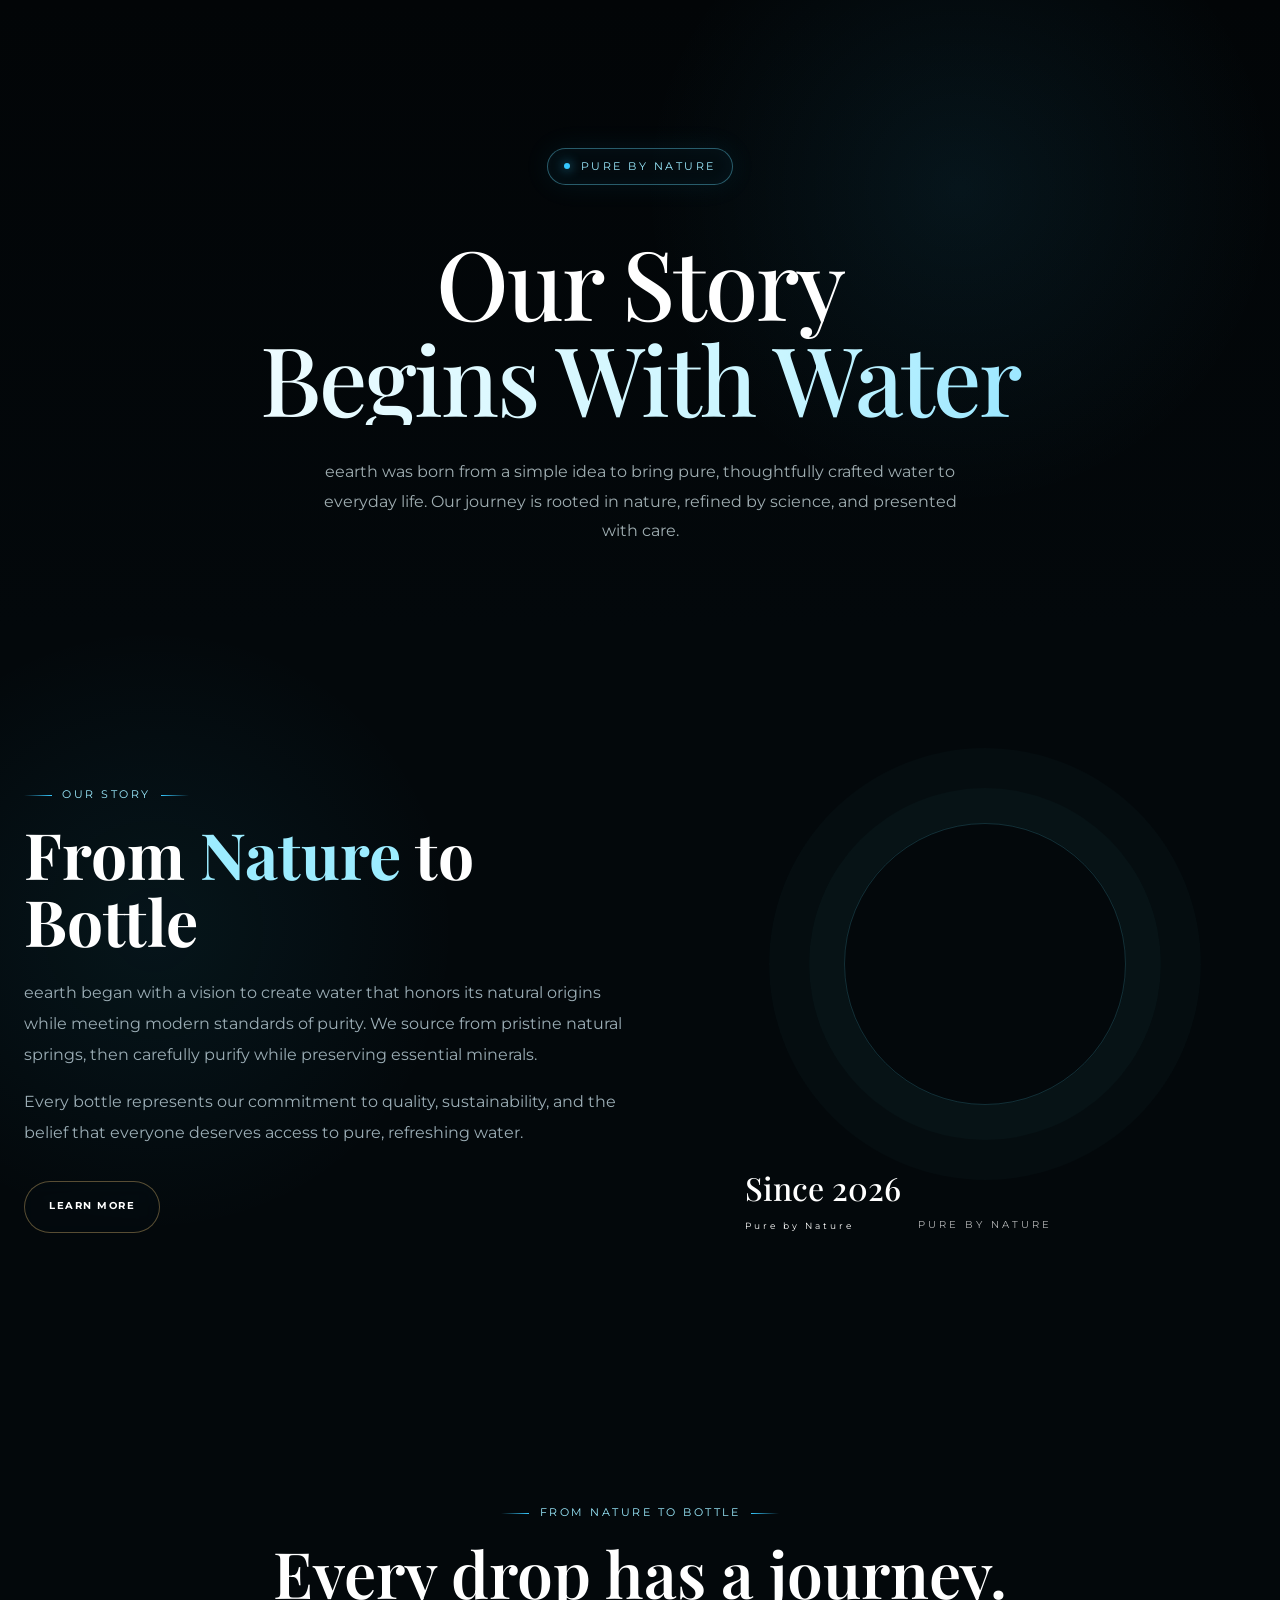
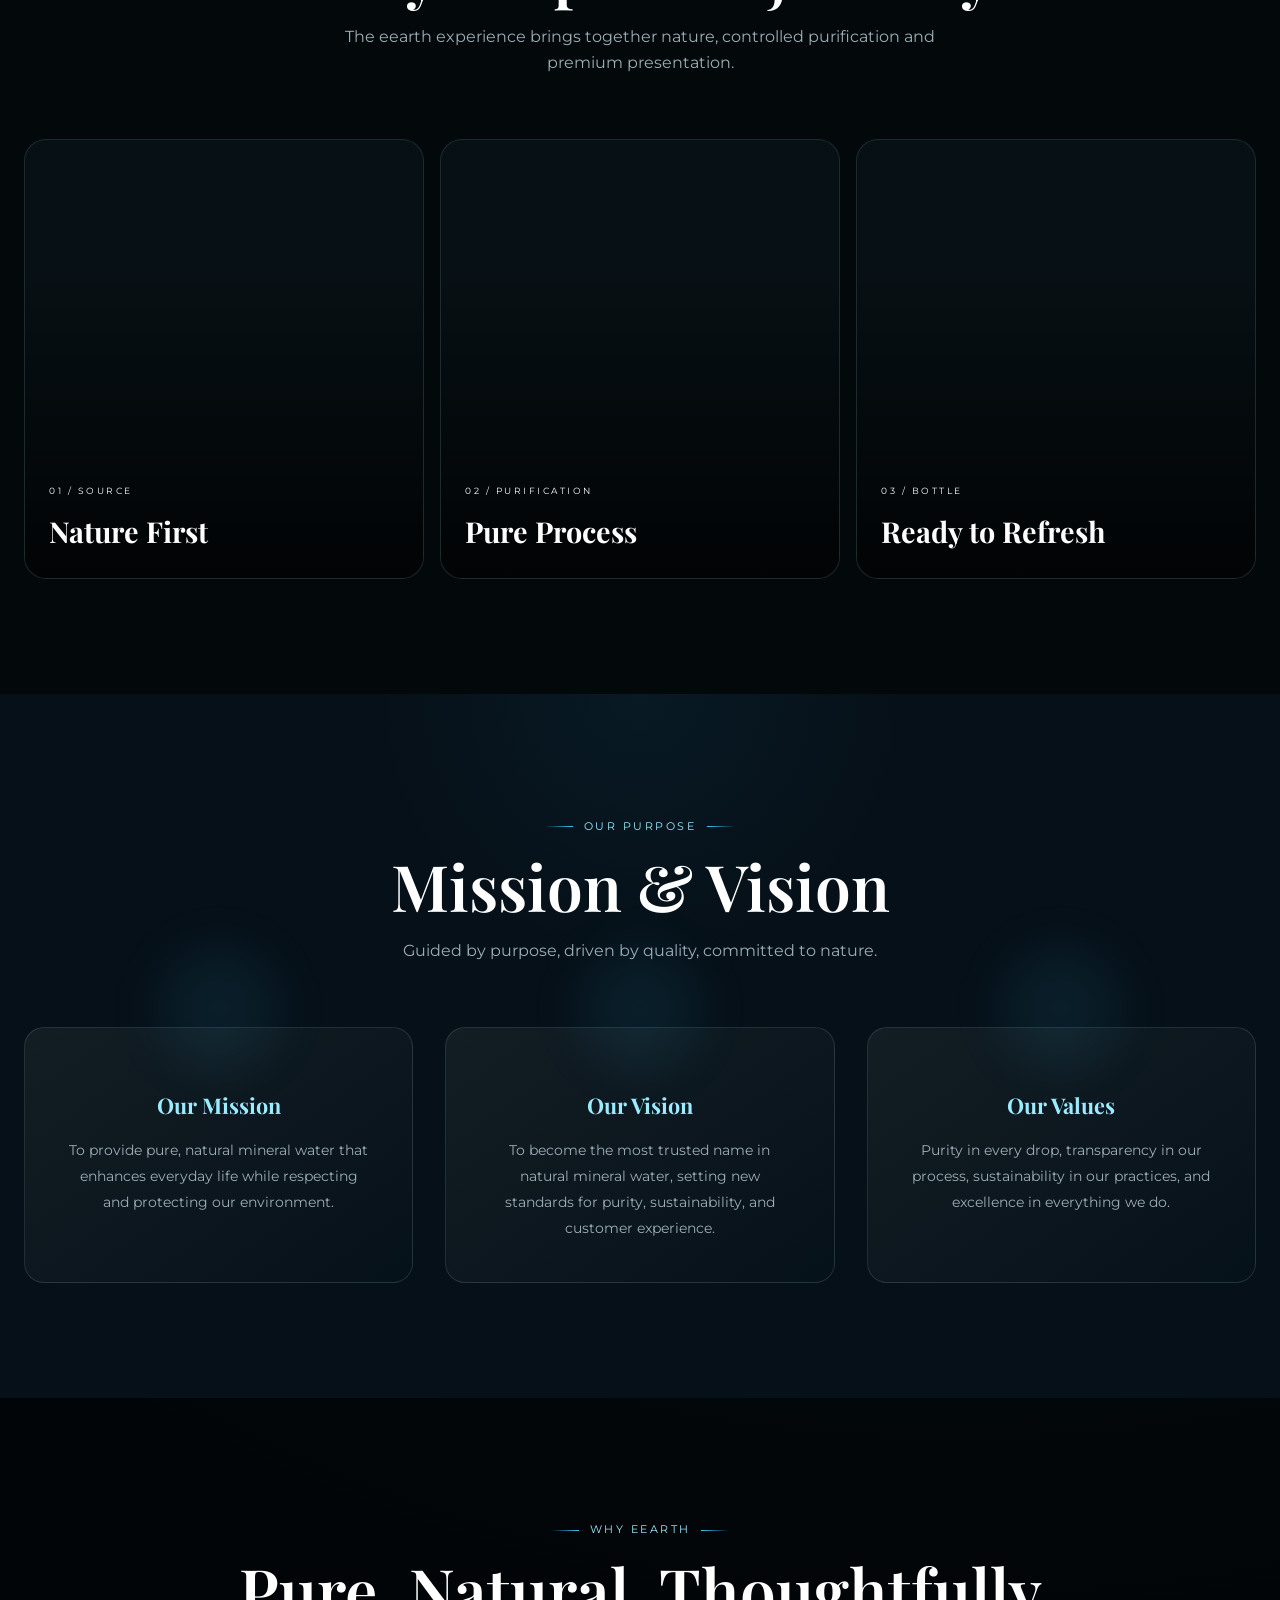
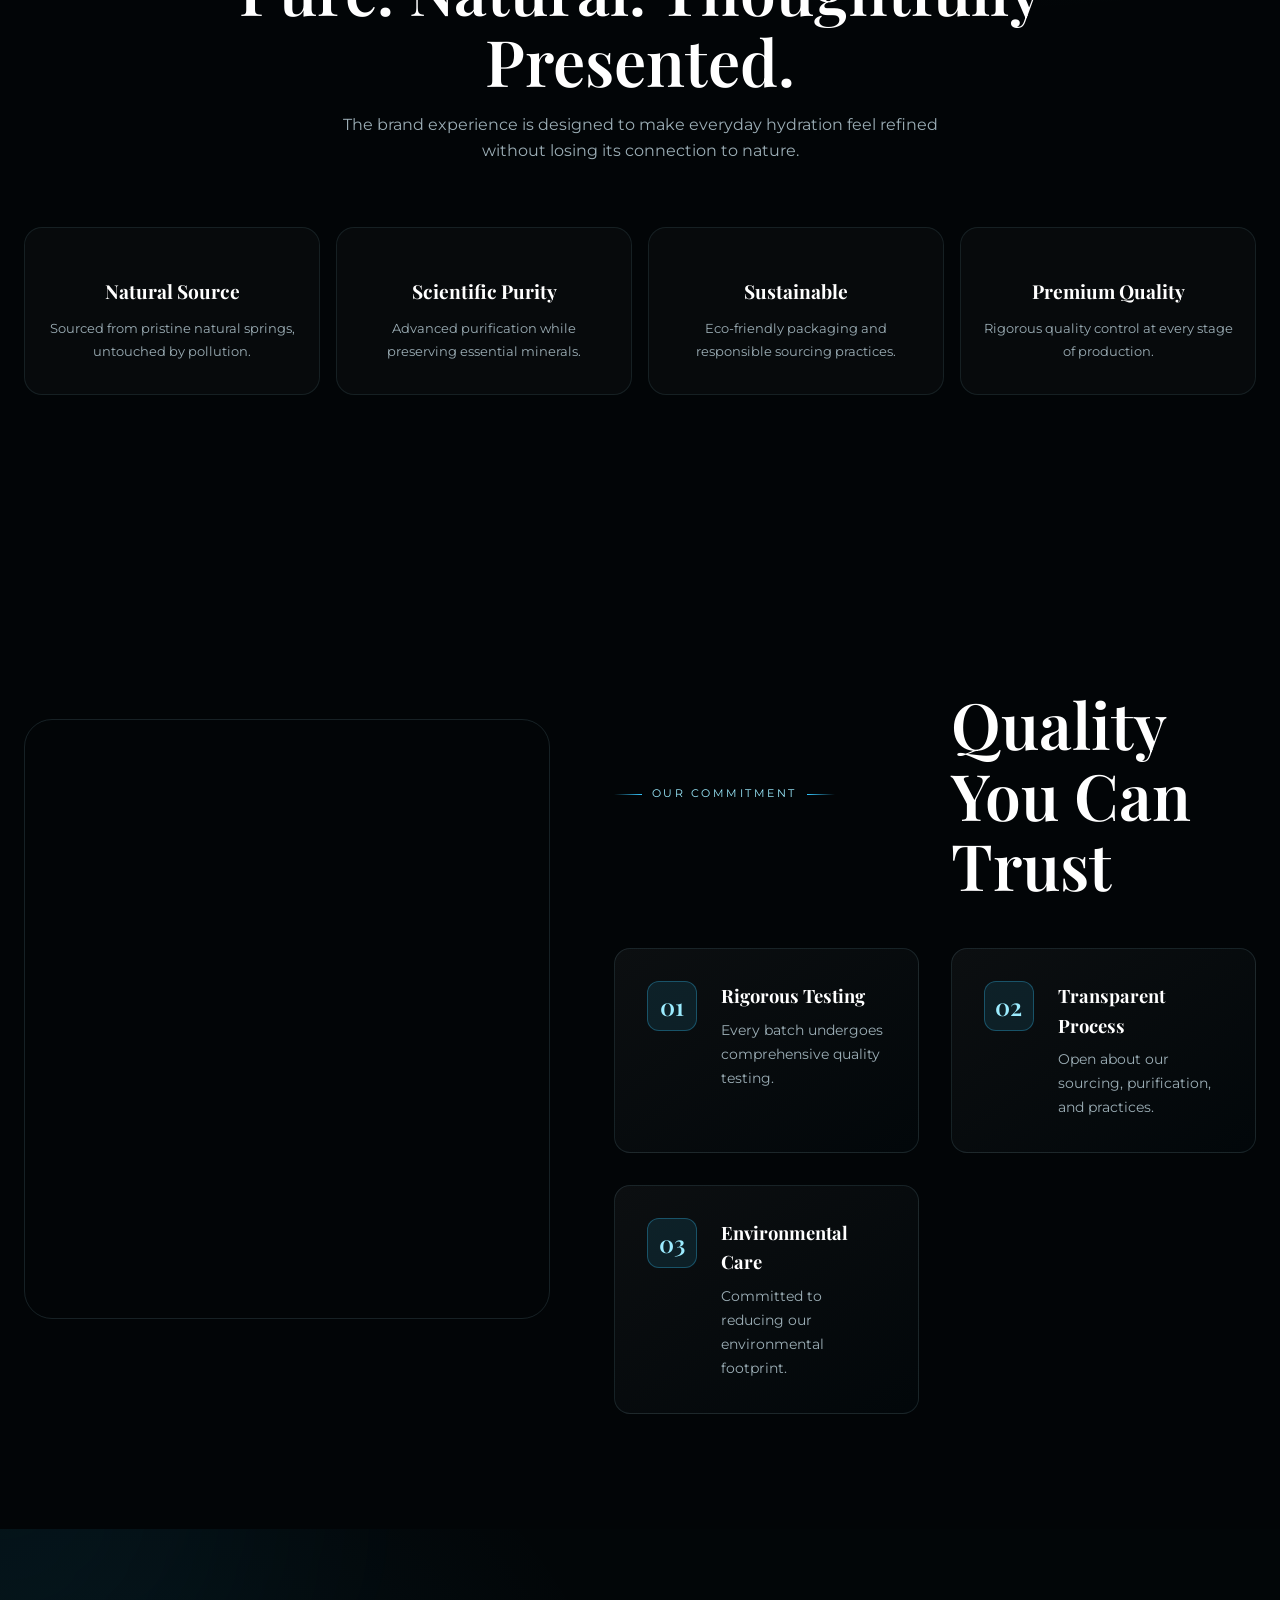
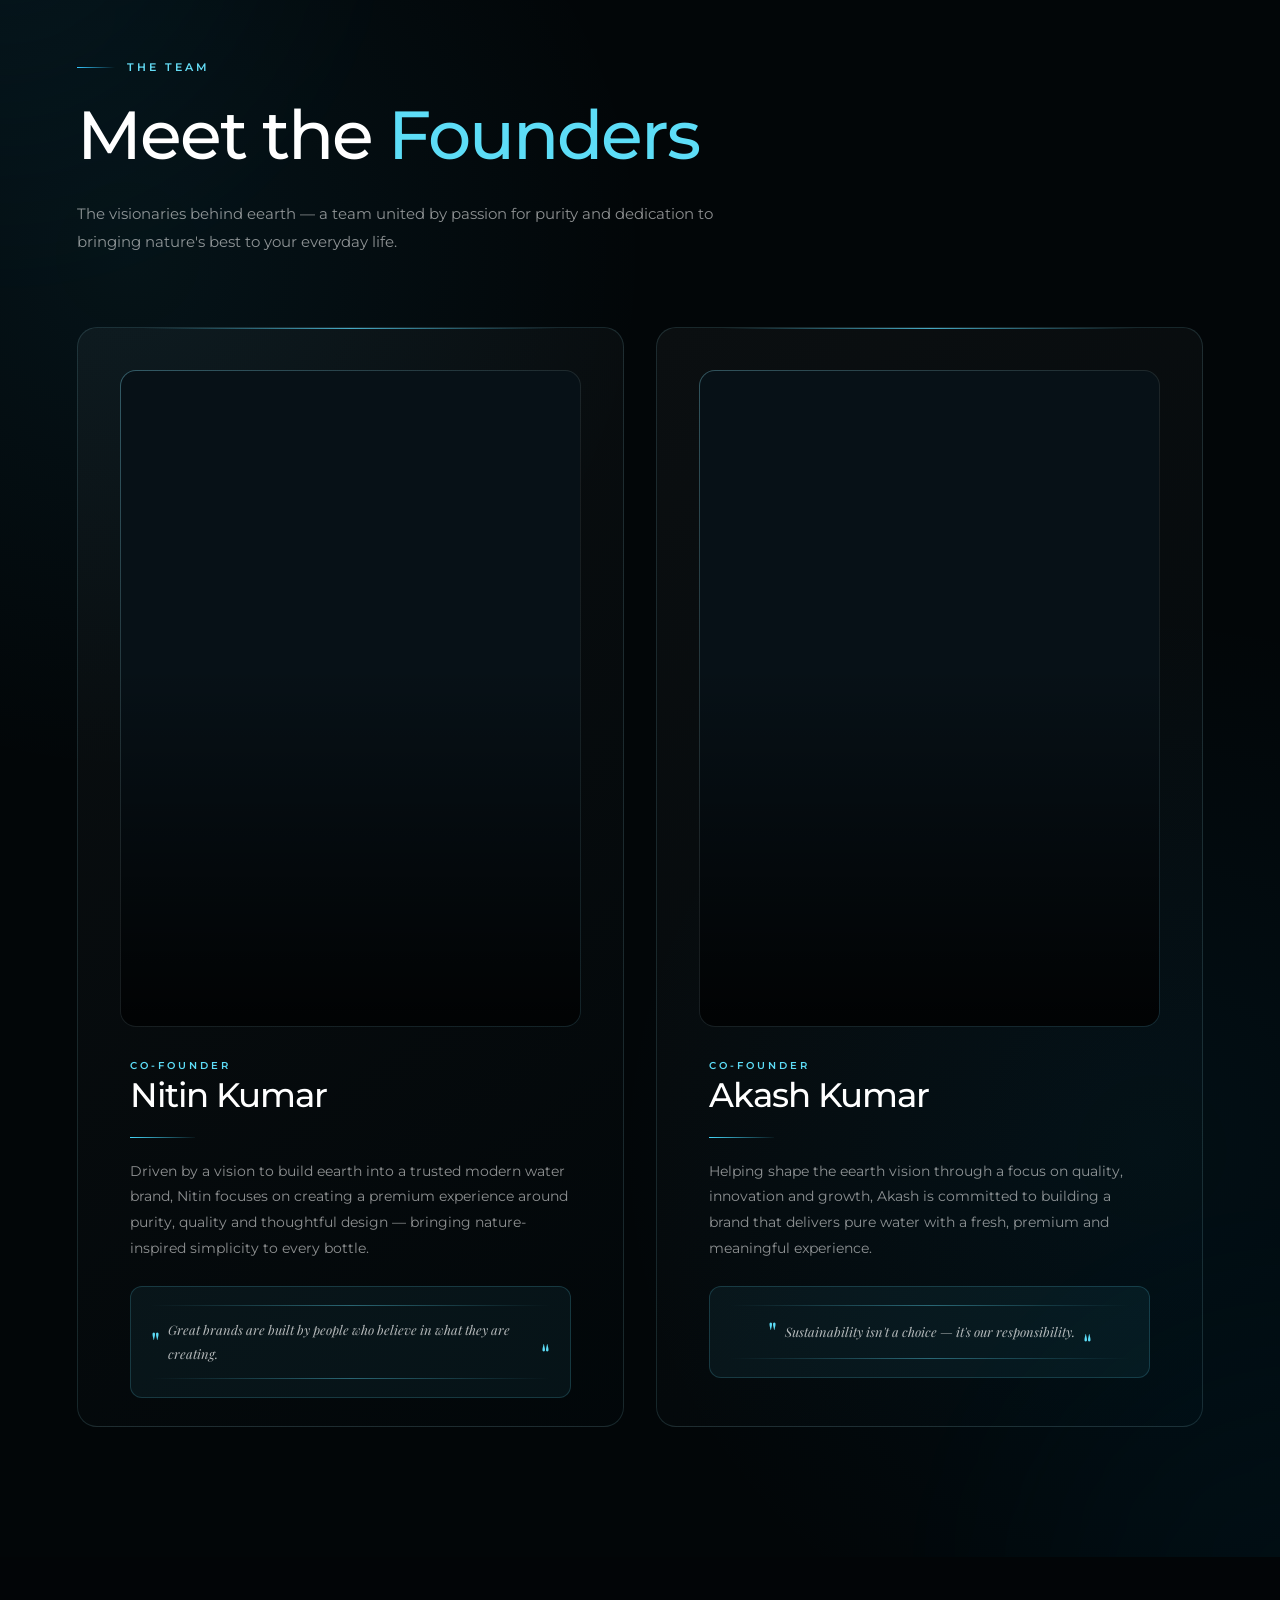
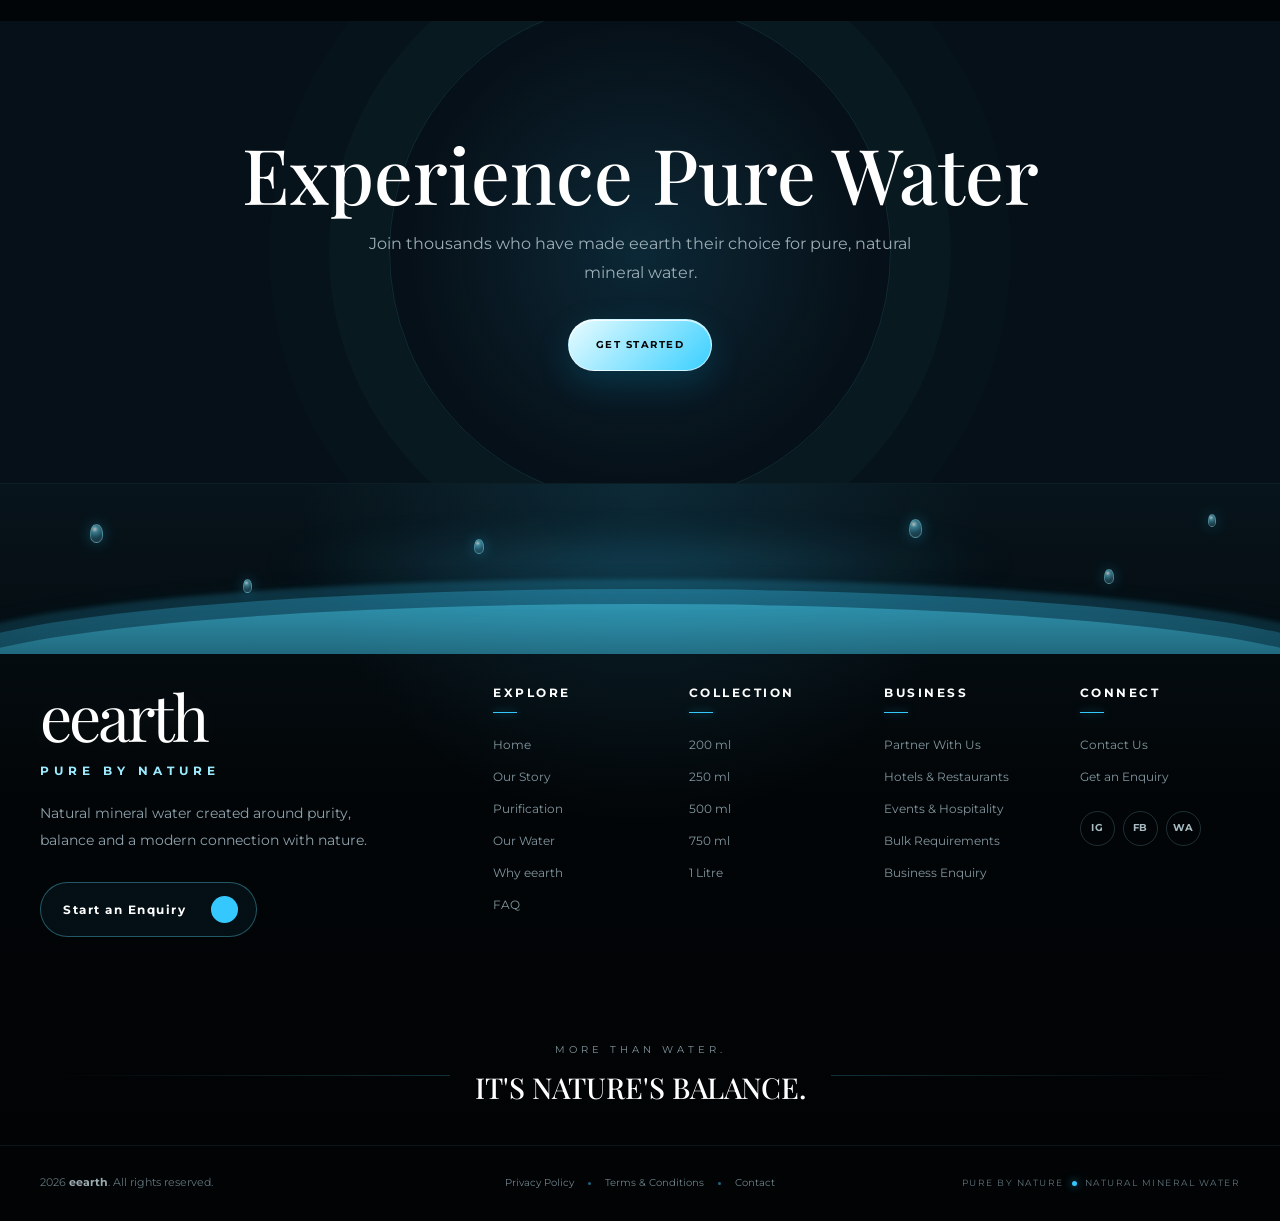
==== about.html @ 914904f7 "Remove header.php inclusion from about.html Removed PHP header inclusion from about.html." ====
﻿<!DOCTYPE html>
<html lang="en">
<head>
    <meta charset="UTF-8">
    <meta name="viewport" content="width=device-width, initial-scale=1.0">
    <meta name="description" content="eearth — Pure By Nature. Learn about our story, mission, and commitment to natural mineral water.">
    <title>About — eearth Pure By Nature</title>

    <link rel="preconnect" href="https://fonts.googleapis.com">
    <link rel="preconnect" href="https://fonts.gstatic.com" crossorigin>
    <link href="https://fonts.googleapis.com/css2?family=Montserrat:wght@400;500;600;700&family=Playfair+Display:wght@500;600;700&display=swap" rel="stylesheet">

    <link rel="stylesheet" href="styles.css">
</head>

<body>

<div class="site-bg-glow"></div>

<!-- CINEMATIC WATER DROPS -->
<div class="water-drops-container" aria-hidden="true">
    <span class="water-drop" style="left:5%;animation-duration:7s;animation-delay:-2s"></span>
    <span class="water-drop" style="left:13%;animation-duration:9s;animation-delay:-6s"></span>
    <span class="water-drop" style="left:24%;animation-duration:6s;animation-delay:-1s"></span>
    <span class="water-drop" style="left:36%;animation-duration:10s;animation-delay:-7s"></span>
    <span class="water-drop" style="left:48%;animation-duration:7.5s;animation-delay:-3s"></span>
    <span class="water-drop" style="left:61%;animation-duration:8.5s;animation-delay:-5s"></span>
    <span class="water-drop" style="left:74%;animation-duration:6.5s;animation-delay:-4s"></span>
    <span class="water-drop" style="left:86%;animation-duration:9.5s;animation-delay:-8s"></span>
    <span class="water-drop" style="left:94%;animation-duration:7s;animation-delay:-1s"></span>
</div>

<div id="header"></div>

<main>

<!-- HERO SECTION -->
<section class="about-hero">
    <div class="container about-hero-content">
        <span class="hero-badge">Pure By Nature</span>
        <h1>
            <span class="title-line">Our Story</span>
            <span class="title-line title-gold">Begins With Water</span>
        </h1>
        <p class="hero-subtitle">
            eearth was born from a simple idea  to bring pure, thoughtfully crafted water to everyday life. Our journey is rooted in nature, refined by science, and presented with care.
        </p>
    </div>
</section>

<!-- BRAND STORY SECTION -->
<section class="section story-section">
    <div class="container">
        <div class="story-grid">
            <div class="story-copy reveal">
                <span class="section-kicker">Our Story</span>
                <h2>From <span>Nature</span> to Bottle</h2>
                <p>
                    eearth began with a vision to create water that honors its natural origins while meeting modern standards of purity. We source from pristine natural springs, then carefully purify while preserving essential minerals.
                </p>
                <p>
                    Every bottle represents our commitment to quality, sustainability, and the belief that everyone deserves access to pure, refreshing water.
                </p>
                <a href="#why" class="btn-secondary">Learn More</a>
            </div>
            <div class="story-visual reveal">
                <img src="images/eearth_banner.png" alt="eearth natural water source" onerror="this.style.display='none'">
                <div class="story-overlay-label">
                    <strong>Since 2026</strong>
                    <span>Pure by Nature</span>
                </div>
            </div>
        </div>
    </div>
</section>

<!-- VISUAL STORY SECTION -->
<section class="section visual-story">
    <div class="container">
        <div class="section-header center reveal">
            <span class="section-kicker">From nature to bottle</span>
            <h2 class="section-title">Every drop has a journey.</h2>
            <p class="section-subtitle">
                The eearth experience brings together nature, controlled purification and premium presentation.
            </p>
        </div>

        <div class="visual-story-grid">
            <article class="visual-card reveal">
                <img src="images/nature.png" alt="Natural water source" loading="lazy" onerror="this.style.display='none'">
                <div class="visual-card-content">
                    <span>01 / Source</span>
                    <h3>Nature First</h3>
                </div>
            </article>

            <article class="visual-card reveal">
                <img src="images/ro.png" alt="Water purification plant" loading="lazy" onerror="this.style.display='none'">
                <div class="visual-card-content">
                    <span>02 / Purification</span>
                    <h3>Pure Process</h3>
                </div>
            </article>

            <article class="visual-card reveal">
                <img src="images/bottel.png" alt="eearth bottled water production" loading="lazy" onerror="this.style.display='none'">
                <div class="visual-card-content">
                    <span>03 / Bottle</span>
                    <h3>Ready to Refresh</h3>
                </div>
            </article>
        </div>
    </div>
</section>

<!-- MISSION & VISION SECTION -->
<section class="section section-dark">
    <div class="container">
        <div class="section-header center reveal">
            <span class="section-kicker">Our Purpose</span>
            <h2 class="section-title">Mission & Vision</h2>
            <p class="section-subtitle">
                Guided by purpose, driven by quality, committed to nature.
            </p>
        </div>

        <div class="mission-grid">
            <div class="mission-card reveal">
                <div class="mission-icon"></div>
                <h3>Our Mission</h3>
                <p>
                    To provide pure, natural mineral water that enhances everyday life while respecting and protecting our environment.
                </p>
            </div>

            <div class="mission-card reveal">
                <div class="mission-icon"></div>
                <h3>Our Vision</h3>
                <p>
                    To become the most trusted name in natural mineral water, setting new standards for purity, sustainability, and customer experience.
                </p>
            </div>

            <div class="mission-card reveal">
                <div class="mission-icon"></div>
                <h3>Our Values</h3>
                <p>
                    Purity in every drop, transparency in our process, sustainability in our practices, and excellence in everything we do.
                </p>
            </div>
        </div>
    </div>
</section>

<!-- WHY EEARTH SECTION -->
<section class="section" id="why">
    <div class="container">
        <div class="section-header center reveal">
            <span class="section-kicker">Why eearth</span>
            <h2 class="section-title">Pure. Natural. Thoughtfully Presented.</h2>
            <p class="section-subtitle">
                The brand experience is designed to make everyday hydration feel refined without losing its connection to nature.
            </p>
        </div>

        <div class="promise-grid">
            <div class="promise-card reveal">
                <div class="promise-icon"></div>
                <h3>Natural Source</h3>
                <p>Sourced from pristine natural springs, untouched by pollution.</p>
            </div>

            <div class="promise-card reveal">
                <div class="promise-icon"></div>
                <h3>Scientific Purity</h3>
                <p>Advanced purification while preserving essential minerals.</p>
            </div>

            <div class="promise-card reveal">
                <div class="promise-icon"></div>
                <h3>Sustainable</h3>
                <p>Eco-friendly packaging and responsible sourcing practices.</p>
            </div>

            <div class="promise-card reveal">
                <div class="promise-icon"></div>
                <h3>Premium Quality</h3>
                <p>Rigorous quality control at every stage of production.</p>
            </div>
        </div>
    </div>
</section>

<!-- COMMITMENT SECTION -->
<section class="section commitment-section">
    <div class="container">
        <div class="commitment-grid">
            <div class="commitment-image reveal">
                <img src="images/eearth_banner.png" alt="eearth commitment to quality" onerror="this.style.display='none'">
            </div>

            <div class="commitment-list reveal">
                <span class="section-kicker">Our Commitment</span>
                <h2 class="section-title">Quality You Can Trust</h2>

                <div class="commitment-item">
                    <div class="commitment-number">01</div>
                    <div>
                        <h3>Rigorous Testing</h3>
                        <p>Every batch undergoes comprehensive quality testing.</p>
                    </div>
                </div>

                <div class="commitment-item">
                    <div class="commitment-number">02</div>
                    <div>
                        <h3>Transparent Process</h3>
                        <p>Open about our sourcing, purification, and practices.</p>
                    </div>
                </div>

                <div class="commitment-item">
                    <div class="commitment-number">03</div>
                    <div>
                        <h3>Environmental Care</h3>
                        <p>Committed to reducing our environmental footprint.</p>
                    </div>
                </div>
            </div>
        </div>
    </div>
</section>

<!-- FOUNDERS SECTION -->
<section class="ee-founders">
    <div class="ee-founders-glow ee-glow-1"></div>
    <div class="ee-founders-glow ee-glow-2"></div>

    <div class="ee-founders-container">
        <div class="ee-founders-heading">
            <div class="ee-section-label">
                <span></span>
                The Team
            </div>
            <h2>
                Meet the <em>Founders</em>
            </h2>
            <p>
                The visionaries behind eearth — a team united by passion for purity and dedication to bringing nature's best to your everyday life.
            </p>
        </div>

        <div class="ee-founders-grid">
            <article class="ee-founder-card reveal">
                <div class="ee-card-top-line"></div>
                <div class="ee-founder-image-wrapper">
                    <div class="ee-founder-image">
                        <img src="images/nitin.png" alt="Founder" onerror="this.style.display='none'">
                        <div class="ee-image-gradient"></div>
                        <div class="ee-image-shine"></div>
                    </div>
                </div>
                
                <div class="ee-founder-content">
    <span class="ee-founder-role">CO-FOUNDER</span>

    <h3>Nitin Kumar</h3>

    <div class="ee-founder-divider"></div>

    <p>
        Driven by a vision to build eearth into a trusted modern water
        brand, Nitin focuses on creating a premium experience around
        purity, quality and thoughtful design — bringing nature-inspired
        simplicity to every bottle.
    </p>

                    <div class="ee-bottom-quote">
                        <div class="ee-bottom-line"></div>
                        <div class="ee-bottom-content">
                            <span class="ee-quote-mark">"</span>
                            <p>Great brands are built by people who believe in what they are creating.</p>
                            <span class="ee-quote-mark ee-quote-right">"</span>
                        </div>
                        <div class="ee-bottom-line"></div>
                    </div>
                </div>
            </article>

            <article class="ee-founder-card reveal">
                <div class="ee-card-top-line"></div>
                <div class="ee-founder-image-wrapper">
                    <div class="ee-founder-image">
                        <img src="images/akash.jpg" alt="Co-Founder" onerror="this.style.display='none'">
                        <div class="ee-image-gradient"></div>
                        <div class="ee-image-shine"></div>
                    </div>
                </div>
              
             <div class="ee-founder-content">
    <span class="ee-founder-role">CO-FOUNDER</span>

    <h3>Akash Kumar</h3>

    <div class="ee-founder-divider"></div>

    <p>
        Helping shape the eearth vision through a focus on quality,
        innovation and growth, Akash is committed to building a brand
        that delivers pure water with a fresh, premium and meaningful
        experience.
    </p>

                    <div class="ee-bottom-quote">
                        <div class="ee-bottom-line"></div>
                        <div class="ee-bottom-content">
                            <span class="ee-quote-mark">"</span>
                            <p>Sustainability isn't a choice — it's our responsibility.</p>
                            <span class="ee-quote-mark ee-quote-right">"</span>
                        </div>
                        <div class="ee-bottom-line"></div>
                    </div>
                </div>
            </article>
        </div>
    </div>
</section>

<!-- CTA SECTION -->
<section class="final-cta">
    <div class="final-cta-content reveal">
        <h2>Experience <span>Pure Water</span></h2>
        <p>
            Join thousands who have made eearth their choice for pure, natural mineral water.
        </p>
        <a href="index.php#contact" class="btn-primary">Get Started</a>
    </div>
</section>

</main>

<!-- FOOTER -->
<footer class="eearth-footer">
    <div class="footer-drops" aria-hidden="true">
        <span class="footer-drop drop-1"></span>
        <span class="footer-drop drop-2"></span>
        <span class="footer-drop drop-3"></span>
        <span class="footer-drop drop-4"></span>
        <span class="footer-drop drop-5"></span>
        <span class="footer-drop drop-6"></span>
    </div>

    <div class="footer-water">
        <div class="footer-wave footer-wave-back"></div>
        <div class="footer-wave footer-wave-middle"></div>
        <div class="footer-wave footer-wave-front"></div>
        <div class="footer-water-glow"></div>
    </div>

    <div class="footer-container">
        <div class="footer-main-brand">
            <span class="footer-logo">eearth<span class="footer-trademark"></span></span>
            <span class="footer-tagline">PURE BY NATURE</span>
            <p class="footer-description">
                Natural mineral water created around purity, balance and a modern connection with nature.
            </p>
            <a href="index.php#contact" class="footer-enquiry-btn">
                <span>Start an Enquiry</span>
                <span class="footer-arrow"></span>
            </a>
        </div>

        <div class="footer-columns">
            <div class="footer-column">
                <h3>Explore</h3>
                <a href="index.php">Home</a>
                <a href="about.php">Our Story</a>
                <a href="index.php#process">Purification</a>
                <a href="water.php">Our Water</a>
                <a href="#why">Why eearth</a>
                <a href="index.php#faq">FAQ</a>
            </div>

            <div class="footer-column">
                <h3>Collection</h3>
                <a href="water.php">200 ml</a>
                <a href="water.php">250 ml</a>
                <a href="water.php">500 ml</a>
                <a href="water.php">750 ml</a>
                <a href="water.php">1 Litre</a>
            </div>

            <div class="footer-column">
                <h3>Business</h3>
                <a href="index.php#business">Partner With Us</a>
                <a href="index.php#business">Hotels & Restaurants</a>
                <a href="index.php#business">Events & Hospitality</a>
                <a href="index.php#business">Bulk Requirements</a>
                <a href="index.php#contact">Business Enquiry</a>
            </div>

            <div class="footer-column footer-connect">
                <h3>Connect</h3>
                <a href="index.php#contact">Contact Us</a>
                <a href="index.php#contact">Get an Enquiry</a>
                <div class="footer-socials">
                    <a href="#" aria-label="Instagram">IG</a>
                    <a href="#" aria-label="Facebook">FB</a>
                    <a href="#" aria-label="WhatsApp">WA</a>
                </div>
            </div>
        </div>
    </div>

    <div class="footer-statement">
        <div class="footer-statement-line"></div>
        <div class="footer-statement-content">
            <span>MORE THAN WATER.</span>
            <strong>IT'S NATURE'S BALANCE.</strong>
        </div>
        <div class="footer-statement-line"></div>
    </div>

    <div class="footer-bottom-wrapper">
        <div class="footer-bottom">
            <div class="footer-copyright">
                 2026 <strong>eearth</strong>. All rights reserved.
            </div>
            <div class="footer-bottom-links">
                <a href="#">Privacy Policy</a>
                <span></span>
                <a href="#">Terms & Conditions</a>
                <span></span>
                <a href="index.php#contact">Contact</a>
            </div>
            <div class="footer-made">
                PURE BY NATURE
                <i></i>
                NATURAL MINERAL WATER
            </div>
        </div>
    </div>
</footer>

<script>
// Navbar scroll effect
const navbar = document.querySelector(".navbar");
window.addEventListener("scroll", function() {
    if (window.scrollY > 80) {
        navbar.classList.add("scrolled");
    } else {
        navbar.classList.remove("scrolled");
    }
}, { passive: true });

// Smooth scroll for anchor links
document.querySelectorAll('a[href^="#"]').forEach(anchor => {
    anchor.addEventListener("click", function(e) {
        const href = this.getAttribute("href");
        if (!href || href === "#") return;
        const target = document.querySelector(href);
        if (target) {
            e.preventDefault();
            target.scrollIntoView({ behavior: "smooth", block: "start" });
        }
    });
});

// Scroll reveal animation
(function() {
    const items = document.querySelectorAll(".reveal");
    if (!("IntersectionObserver" in window)) {
        items.forEach(item => item.classList.add("is-visible"));
        return;
    }
    const observer = new IntersectionObserver((entries, obs) => {
        entries.forEach(entry => {
            if (entry.isIntersecting) {
                entry.target.classList.add("is-visible");
                obs.unobserve(entry.target);
            }
        });
    }, { threshold: 0.1, rootMargin: "0px 0px -50px 0px" });
    items.forEach(item => observer.observe(item));
})();
</script>

</body>
</html>
---- styles.css ----
/* =========================================================
   EEARTH™ PREMIUM WATER WEBSITE
   Responsive cinematic CSS
   - Non-sticky / absolute navbar
   - Video hero background support
   - Cool blue / cyan / silver / black brand palette
   - Larger cinematic water drops
   - Scroll reveal animations
   - Responsive desktop / tablet / mobile
   ========================================================= */

/* ---------- RESET ---------- */
* {
    margin: 0;
    padding: 0;
    box-sizing: border-box;
}

html {
    scroll-behavior: smooth;
}

:root {
    --color-bg-dark: #020507;
    --color-bg-navy: #061018;
    --color-bg-light: #0b151b;

    --color-blue: #35c8ff;
    --color-blue-light: #9cecff;
    --color-blue-dark: #087ba8;
    --color-cyan: #59e4ff;

    --color-silver: #dfe9ed;
    --color-white: #ffffff;
    --color-gray: #9caeb6;
    --color-gray-light: #d2dde1;

    /* Original bottle gold is only a subtle accent. */
    --color-accent: #c7a85a;
    --color-accent-soft: rgba(199, 168, 90, 0.28);

    --font-heading: "Playfair Display", Georgia, serif;
    --font-body: "Montserrat", Arial, sans-serif;

    --spacing-xs: .5rem;
    --spacing-sm: 1rem;
    --spacing-md: 2rem;
    --spacing-lg: 4rem;
    --spacing-xl: 6rem;

    --container: 1400px;
    --nav-height: 82px;
}

body {
    min-height: 100vh;
    font-family: var(--font-body);
    background:
        radial-gradient(circle at 75% 20%, rgba(25, 166, 210, .08), transparent 28%),
        #020507;
    color: var(--color-white);
    line-height: 1.6;
    overflow-x: hidden;
    position: relative;
}

img,
video {
    max-width: 100%;
}

img {
    display: block;
}

button,
input,
textarea {
    font: inherit;
}

a {
    color: inherit;
}

::selection {
    background: rgba(53, 200, 255, .28);
    color: #fff;
}


/* =========================================================
   CINEMATIC BACKGROUND
   ========================================================= */

.site-bg-glow {
    position: fixed;
    inset: 0;
    pointer-events: none;
    z-index: 0;
    background:
        radial-gradient(circle at 15% 25%, rgba(44, 196, 255, .05), transparent 25%),
        radial-gradient(circle at 85% 65%, rgba(0, 132, 184, .05), transparent 30%);
}


/* =========================================================
   WATER DROPS
   ========================================================= */

.water-drops-container {
    position: fixed;
    inset: 0;
    width: 100%;
    height: 100%;
    pointer-events: none;
    z-index: 20;
    overflow: hidden;
}

.water-drop {
    position: absolute;
    top: -70px;
    width: 16px;
    height: 40px;

    background:
        radial-gradient(
            circle at 31% 23%,
            rgba(255,255,255,.98) 0 5%,
            rgba(255,255,255,.55) 8%,
            transparent 22%
        ),
        linear-gradient(
            145deg,
            rgba(190, 248, 255, .95) 0%,
            rgba(69, 211, 246, .82) 32%,
            rgba(14, 132, 180, .62) 70%,
            rgba(2, 53, 79, .55) 100%
        );

    border: none;
    clip-path: polygon(50% 0%, 100% 25%, 50% 100%, 0% 25%);

    box-shadow:
        0 0 8px rgba(77, 216, 255, .55),
        0 0 24px rgba(0, 153, 210, .25),
        inset -4px -7px 10px rgba(0, 48, 77, .25),
        inset 4px 5px 9px rgba(255,255,255,.2);

    opacity: 0;
    animation: dropFall linear infinite;
}

.water-drop::after {
    content: "";
    position: absolute;
    width: 38%;
    height: 16%;
    left: 20%;
    top: 14%;
    border-radius: 50%;
    background: rgba(255,255,255,.7);
    filter: blur(1px);
    transform: rotate(-25deg);
}

.water-drop:nth-child(3n) {
    width: 28px;
    height: 43px;
}

.water-drop:nth-child(4n) {
    width: 16px;
    height: 26px;
}

.water-drop:nth-child(7n) {
    width: 34px;
    height: 50px;
}

.water-drop:nth-child(2n) {
    filter: blur(.15px);
}

@keyframes dropFall {
    0% {
        transform: translate3d(0, -70px, 0) rotate(-5deg) scale(.65);
        opacity: 0;
    }
    8% {
        opacity: .8;
    }
    35% {
        transform: translate3d(35px, 35vh, 0) rotate(4deg) scale(1);
    }
    70% {
        transform: translate3d(-25px, 72vh, 0) rotate(-3deg) scale(1.04);
        opacity: .72;
    }
    92% {
        opacity: .45;
    }
    100% {
        transform: translate3d(25px, 110vh, 0) rotate(6deg) scale(.9);
        opacity: 0;
    }
}

@keyframes ripple {
    0% {
        transform: scale(.2);
        opacity: .8;
    }
    100% {
        transform: scale(4);
        opacity: 0;
    }
}


/* =========================================================
   NAVBAR
   Sticky with transparent on banner, solid on scroll
   ========================================================= */

.navbar {
    position: fixed;
    top: 0;
    left: 0;
    right: 0;
    z-index: 1000;

    background: linear-gradient(
        180deg,
        rgba(2, 5, 7, 0.85),
        rgba(2, 5, 7, 0.6),
        transparent
    );

    padding: 1.2rem 0;
    animation: navbarFadeIn .9s ease-out both;
    transition: background 0.3s ease, backdrop-filter 0.3s ease;
}

.navbar.scrolled {
    background: rgba(2, 5, 7, 0.95);
    backdrop-filter: blur(10px);
    box-shadow: 0 4px 20px rgba(0, 0, 0, 0.3);
}

.nav-container {
    width: min(100% - 3rem, var(--container));
    min-height: var(--nav-height);
    margin: auto;

    display: flex;
    align-items: center;
    justify-content: space-between;
    gap: 2rem;
}

.nav-logo {
    display: flex;
    align-items: center;
    flex-shrink: 0;
}

.logo-text {
    font-family: var(--font-heading);
    font-size: clamp(1.65rem, 2vw, 2rem);
    font-weight: 600;
    letter-spacing: 1px;
    color: var(--color-white);
    text-transform: lowercase;
    text-shadow: 0 0 18px rgba(85, 220, 255, .18);
}

.trademark {
    font-family: Arial, sans-serif;
    font-size: .62em;
    color: var(--color-blue-light);
    margin-left: 2px;
    vertical-align: super;
}

.nav-menu {
    display: flex;
    align-items: center;
    justify-content: center;
    gap: clamp(1.25rem, 3vw, 3rem);
    list-style: none;
}

.nav-link {
    position: relative;
    color: rgba(255,255,255,.88);
    text-decoration: none;
    font-size: .78rem;
    font-weight: 500;
    letter-spacing: 1.5px;
    text-transform: uppercase;
    transition: color .3s ease, transform .3s ease;
    animation: navLinkFade .55s ease-out both;
}

.nav-link:nth-child(1) { animation-delay: .10s; }
.nav-link:nth-child(2) { animation-delay: .18s; }
.nav-link:nth-child(3) { animation-delay: .26s; }
.nav-link:nth-child(4) { animation-delay: .34s; }
.nav-link:nth-child(5) { animation-delay: .42s; }

.nav-link::after {
    content: "";
    position: absolute;
    left: 0;
    bottom: -8px;
    width: 0;
    height: 1px;
    background: linear-gradient(90deg, var(--color-blue), transparent);
    transition: width .35s ease;
}

.nav-link:hover {
    color: var(--color-blue-light);
    transform: translateY(-1px);
}

.nav-link:hover::after,
.nav-link[aria-current="page"]::after {
    width: 100%;
}

.nav-cta {
    display: inline-flex;
    align-items: center;
    justify-content: center;
    min-height: 44px;
    padding: .7rem 1.35rem;

    color: #021018;
    background: linear-gradient(
        135deg,
        var(--color-blue-light),
        var(--color-blue)
    );

    text-decoration: none;
    border: 1px solid rgba(190,244,255,.7);
    border-radius: 999px;

    font-size: .72rem;
    font-weight: 700;
    letter-spacing: 1.4px;
    text-transform: uppercase;

    box-shadow:
        0 8px 28px rgba(0, 171, 229, .16),
        inset 0 1px 0 rgba(255,255,255,.65);

    transition: transform .3s ease, box-shadow .3s ease;
}

.nav-cta:hover {
    transform: translateY(-2px);
    box-shadow:
        0 12px 34px rgba(0, 190, 255, .28),
        inset 0 1px 0 rgba(255,255,255,.75);
}

@keyframes navbarFadeIn {
    from {
        opacity: 0;
        transform: translateY(-18px);
    }
    to {
        opacity: 1;
        transform: translateY(0);
    }
}

@keyframes navLinkFade {
    from {
        opacity: 0;
        transform: translateY(-10px);
    }
    to {
        opacity: 1;
        transform: translateY(0);
    }
}


/* =========================================================
   HERO + VIDEO
   IMPORTANT: HTML video should use class="hero-video"
   ========================================================= */

.hero {
    position: relative;
    min-height: 100svh;
    isolation: isolate;

    display: flex;
    align-items: center;

    overflow: hidden;
    background: #020507;
    padding: 7rem 0 4rem;
}

.hero-video-wrapper {
    position: absolute;
    right: 17px;
    top: 20%;
    transform: translateY(-50%);
    z-index: 5;

    width: min(48vw, 620px);
    height: min(78vh, 660px);

    overflow: hidden;
    border-radius: 8px;

    animation: heroVideoReveal 1.5s ease-out both;
}

.hero-video {
    width: 100%;
    height: 100%;
    display: block;
    object-fit: contain;
    object-position: right center;
}

@keyframes heroVideoReveal {
    from {
        opacity: 0;
        transform: scale(1.08);
    }
    to {
        opacity: 1;
        transform: scale(1.035);
    }
}

/* Darken video without changing bottle colours. */
.hero::before {
    content: "";
    position: absolute;
    inset: 0;
    z-index: -4;

    background:
        linear-gradient(
            90deg,
            rgba(1,5,8,.94) 0%,
            rgba(1,5,8,.72) 28%,
            rgba(1,5,8,.24) 57%,
            rgba(1,5,8,.52) 100%
        ),
        linear-gradient(
            180deg,
            rgba(1,5,8,.42) 0%,
            transparent 35%,
            rgba(1,5,8,.58) 100%
        );

    pointer-events: none;
}

.hero-overlay {
    position: absolute;
    inset: 0;
    z-index: -3;
    pointer-events: none;

    background:
        radial-gradient(
            circle at 68% 48%,
            rgba(53, 200, 255, .12),
            transparent 25%
        ),
        radial-gradient(
            circle at 20% 70%,
            rgba(20, 156, 206, .08),
            transparent 30%
        );
}

.hero-content {
    width: min(100% - 3rem, var(--container));
    margin: 0 auto;
    position: relative;
    z-index: 10;

    padding-right: min(46vw, 620px);
}

.hero-badge {
    display: inline-flex;
    align-items: center;
    gap: .65rem;

    padding: .55rem 1rem;

    color: var(--color-blue-light);
    background: rgba(6, 21, 28, .42);
    border: 1px solid rgba(103, 223, 255, .38);
    border-radius: 999px;

    font-size: .68rem;
    letter-spacing: 2.5px;
    text-transform: uppercase;

    box-shadow:
        0 0 28px rgba(33, 190, 239, .08),
        inset 0 0 18px rgba(70, 209, 255, .04);

    animation:
        heroBadgeIn .9s .25s ease-out both,
        badgePulse 3s 1.3s ease-in-out infinite;
}

.hero-badge::before {
    content: "";
    width: 6px;
    height: 6px;
    border-radius: 50%;
    background: var(--color-blue);
    box-shadow: 0 0 12px var(--color-blue);
}

@keyframes heroBadgeIn {
    from {
        opacity: 0;
        transform: translateY(20px);
    }
    to {
        opacity: 1;
        transform: translateY(0);
    }
}

@keyframes badgePulse {
    0%, 100% {
        box-shadow: 0 0 22px rgba(33,190,239,.08);
    }
    50% {
        box-shadow: 0 0 34px rgba(33,190,239,.2);
    }
}

.hero-title {
    margin: 1.5rem 0;

    font-family: var(--font-heading);
    font-size: clamp(3.2rem, 7vw, 7rem);
    font-weight: 600;
    line-height: .98;
    letter-spacing: -.025em;

    animation: titleSlideUp 1s .4s ease-out both;
}

.title-line {
    display: block;
}

.title-gold {
    color: var(--color-blue-light);

    background: linear-gradient(
        110deg,
        #ffffff 0%,
        #c9f5ff 28%,
        #35c8ff 58%,
        #e7fbff 82%,
        #ffffff 100%
    );

    -webkit-background-clip: text;
    background-clip: text;
    -webkit-text-fill-color: transparent;

    background-size: 220% auto;
    animation:
        titleSlideUp 1s .4s ease-out both,
        blueShimmer 5s 1.4s linear infinite;
}

@keyframes blueShimmer {
    0% {
        background-position: 200% center;
    }
    100% {
        background-position: -20% center;
    }
}

@keyframes titleSlideUp {
    from {
        opacity: 0;
        transform: translateY(48px);
        filter: blur(8px);
    }
    to {
        opacity: 1;
        transform: translateY(0);
        filter: blur(0);
    }
}

.hero-subtitle {
    max-width: 520px;
    margin-bottom: 2.25rem;

    color: rgba(226,239,243,.78);
    font-size: clamp(.95rem, 1.5vw, 1.15rem);
    line-height: 1.8;

    animation: fadeUp .9s .65s ease-out both;
}

.hero-cta {
    display: flex;
    align-items: center;
    gap: 1rem;
    flex-wrap: wrap;

    animation: fadeUp .9s .8s ease-out both;
}

@keyframes fadeUp {
    from {
        opacity: 0;
        transform: translateY(25px);
    }
    to {
        opacity: 1;
        transform: translateY(0);
    }
}

.btn-primary,
.btn-secondary {
    position: relative;
    overflow: hidden;

    display: inline-flex;
    align-items: center;
    justify-content: center;

    min-height: 52px;
    padding: .95rem 1.65rem;

    text-decoration: none;
    text-transform: uppercase;
    letter-spacing: 1.4px;
    font-size: .76rem;
    font-weight: 700;

    border-radius: 999px;

    transition:
        transform .35s ease,
        box-shadow .35s ease,
        background .35s ease,
        color .35s ease;
}

.btn-primary {
    color: #021018;
    background: linear-gradient(135deg, #e9fcff, #39cfff);
    border: 1px solid rgba(255,255,255,.6);

    box-shadow:
        0 12px 34px rgba(0,177,235,.18),
        inset 0 1px 0 rgba(255,255,255,.8);
}

.btn-secondary {
    color: #f4fbfd;
    background: rgba(5,16,22,.28);
    border: 1px solid rgba(180,236,248,.42);
    backdrop-filter: blur(8px);
}

.btn-primary::before,
.btn-secondary::before {
    content: "";
    position: absolute;
    top: 0;
    left: -120%;
    width: 70%;
    height: 100%;
    transform: skewX(-22deg);
    background: linear-gradient(
        90deg,
        transparent,
        rgba(255,255,255,.45),
        transparent
    );
    transition: left .7s ease;
}

.btn-primary:hover::before,
.btn-secondary:hover::before {
    left: 140%;
}

.btn-primary:hover,
.btn-secondary:hover {
    transform: translateY(-3px);
}

.btn-primary:hover {
    box-shadow:
        0 16px 40px rgba(0,190,255,.3),
        inset 0 1px 0 rgba(255,255,255,.9);
}

.btn-secondary:hover {
    border-color: var(--color-blue);
    box-shadow: 0 12px 32px rgba(0,190,255,.14);
    color: var(--color-blue-light);
}


/* =========================================================
   HERO IMAGE / EXISTING BOTTLE DISPLAY
   Keep this as fallback if HTML contains bottle elements.
   Do NOT recolour real bottle images.
   ========================================================= */

.hero-image {
    position: absolute;
    right: 2%;
    top: 50%;
    transform: translateY(-50%);

    width: min(48vw, 720px);
    height: min(78vh, 760px);

    z-index: 5;
    pointer-events: none;
}

.bottle-display {
    position: relative;
    width: 100%;
    height: 100%;

    display: flex;
    align-items: center;
    justify-content: center;

    filter: drop-shadow(0 30px 45px rgba(0,0,0,.45));
}

.bottle {
    position: absolute;

    background:
        linear-gradient(
            120deg,
            rgba(255,255,255,.17),
            rgba(130,220,245,.06) 42%,
            rgba(255,255,255,.1)
        );

    border: 1px solid rgba(205,239,246,.35);

    box-shadow:
        0 24px 70px rgba(0,0,0,.52),
        inset 5px 0 12px rgba(255,255,255,.08);

    animation: bottleFloat 5s ease-in-out infinite;
}

.bottle::after {
    content: "";
    position: absolute;
    left: 15%;
    top: 8%;
    width: 18%;
    height: 62%;
    border-radius: 999px;
    background: linear-gradient(
        180deg,
        rgba(255,255,255,.5),
        rgba(255,255,255,0)
    );
    filter: blur(3px);
    opacity: .35;
}

.bottle-1 { animation-delay: 0s; }
.bottle-2 { animation-delay: .65s; }
.bottle-3 { animation-delay: 1.3s; }

.bottle-1 { --rotate: -5deg; }
.bottle-2 { --rotate: 0deg; }
.bottle-3 { --rotate: 5deg; }

@keyframes bottleFloat {
    0%, 100% {
        transform: translate3d(0, 0, 0) rotate(var(--rotate,0deg));
    }
    50% {
        transform: translate3d(0, -18px, 0) rotate(var(--rotate,0deg));
    }
}

.bottle-1 {
    width: 80px;
    height: 300px;
    left: 10%;
    z-index: 1;
}

.bottle-2 {
    width: 100px;
    height: 380px;
    left: 35%;
    z-index: 2;
}

.bottle-3 {
    width: 70px;
    height: 280px;
    right: 15%;
    z-index: 1;
}


/* =========================================================
   GENERAL SECTIONS
   ========================================================= */

.section {
    position: relative;
    z-index: 2;
    padding: clamp(5rem, 9vw, 8rem) 0;
    overflow: hidden;
}

.section-dark {
    background:
        radial-gradient(circle at 50% 0, rgba(35,181,225,.06), transparent 28%),
        var(--color-bg-navy);
}

.container {
    width: min(100% - 3rem, var(--container));
    margin: 0 auto;
}

.section-header {
    max-width: 850px;
    margin: 0 auto var(--spacing-lg);
    text-align: center;
}

.section-badge {
    display: inline-block;
    margin-bottom: 1.2rem;
    padding: .5rem 1rem;

    border: 1px solid rgba(90,220,255,.28);
    border-radius: 999px;

    color: var(--color-blue-light);
    background: rgba(20,150,190,.06);

    font-size: .68rem;
    letter-spacing: 2.5px;
    text-transform: uppercase;
}

.section-title {
    font-family: var(--font-heading);
    font-size: clamp(2.1rem, 5vw, 4rem);
    font-weight: 600;
    line-height: 1.1;
    color: var(--color-white);
    margin-bottom: 1rem;
}

.section-subtitle {
    color: var(--color-gray);
    font-size: 1rem;
    max-width: 650px;
    margin: auto;
}


/* =========================================================
   SCROLL REVEAL
   Add class "reveal" to sections/cards if desired.
   ========================================================= */

.reveal {
    opacity: 0;
    transform: translateY(35px);
    transition:
        opacity .8s ease,
        transform .8s cubic-bezier(.2,.7,.2,1);
}

.reveal.is-visible {
    opacity: 1;
    transform: translateY(0);
}


/* =========================================================
   ABOUT
   ========================================================= */

.about-grid {
    display: grid;
    grid-template-columns: repeat(3, minmax(0,1fr));
    gap: 1.5rem;
    margin-top: var(--spacing-lg);
}

.about-card {
    position: relative;
    padding: clamp(1.7rem, 3vw, 2.5rem);

    background:
        linear-gradient(
            145deg,
            rgba(255,255,255,.055),
            rgba(23,94,118,.025)
        );

    border: 1px solid rgba(160,221,235,.14);
    border-radius: 18px;

    text-align: center;
    overflow: hidden;

    transition:
        transform .45s ease,
        border-color .45s ease,
        box-shadow .45s ease;
}

.about-card::before {
    content: "";
    position: absolute;
    width: 150px;
    height: 150px;
    left: 50%;
    top: -110px;
    transform: translateX(-50%);
    border-radius: 50%;
    background: rgba(53,200,255,.12);
    filter: blur(30px);
}

.about-card:hover {
    transform: translateY(-10px);
    border-color: rgba(80,215,255,.42);
    box-shadow: 0 24px 55px rgba(0,150,205,.1);
}

.card-icon {
    font-size: 2.8rem;
    margin-bottom: 1.2rem;
    filter: drop-shadow(0 0 12px rgba(65,210,255,.22));
    animation: iconFloat 3.5s ease-in-out infinite;
}

@keyframes iconFloat {
    0%, 100% { transform: translateY(0); }
    50% { transform: translateY(-8px); }
}

.about-card h3 {
    font-family: var(--font-heading);
    font-size: 1.45rem;
    margin-bottom: .8rem;
    color: var(--color-blue-light);
}

.about-card p {
    color: var(--color-gray);
    line-height: 1.8;
}


/* =========================================================
   PRODUCTS
   ========================================================= */

.products-grid {
    display: grid;
    grid-template-columns: repeat(3, minmax(0,1fr));
    gap: 1.5rem;
    margin-top: var(--spacing-lg);
}

.product-card {
    position: relative;
    overflow: hidden;

    background:
        linear-gradient(
            145deg,
            rgba(255,255,255,.055),
            rgba(10,37,48,.08)
        );

    border: 1px solid rgba(160,221,235,.14);
    border-radius: 20px;

    transition:
        transform .45s ease,
        border-color .45s ease,
        box-shadow .45s ease;
}

.product-card:hover {
    transform: translateY(-12px);
    border-color: rgba(82,218,255,.45);
    box-shadow: 0 25px 60px rgba(0,130,180,.12);
}

.product-card.featured {
    border-color: rgba(82,218,255,.38);
}

.featured-badge {
    position: absolute;
    top: 1rem;
    right: 1rem;
    z-index: 3;

    background: rgba(53,200,255,.9);
    color: #021018;

    padding: .35rem .8rem;
    border-radius: 999px;

    font-size: .62rem;
    font-weight: 700;
    letter-spacing: 1px;
    text-transform: uppercase;
}

.product-image {
    min-height: 280px;
    display: flex;
    align-items: center;
    justify-content: center;

    background:
        radial-gradient(circle, rgba(63,205,246,.1), transparent 45%),
        linear-gradient(135deg, #081219, #03070a);
}

/* =========================================================
   EEARTH COLLECTION
   PREMIUM WATER-FILLED BOTTLES
   Everything else remains unchanged
========================================================= */


/* ---------------------------------------------------------
   BOTTLE CONTAINER
--------------------------------------------------------- */

.product-bottle {
    position: relative;

    width: 128px;
    height: 300px;

    margin: 0 auto 28px;

    display: flex;
    flex-direction: column;
    align-items: center;

    filter:
        drop-shadow(
            0 20px 35px rgba(0, 0, 0, .45)
        );

    transition:
        transform .5s cubic-bezier(.2,.8,.2,1),
        filter .5s ease;
}


/* Bottle hover */

.size-card:hover .product-bottle {
    transform:
        translateY(-12px)
        scale(1.035);

    filter:
        drop-shadow(
            0 25px 45px rgba(42, 207, 255, .18)
        );
}


/* ---------------------------------------------------------
   BOTTLE CAP
--------------------------------------------------------- */

.bottle-cap {

    position: absolute;

    top: 0;

    width: 48px;
    height: 24px;

    border-radius:
        7px 7px 5px 5px;

    background:
        linear-gradient(
            90deg,
            #171e22,
            #68747a 25%,
            #e7edf0 50%,
            #657177 75%,
            #11171a
        );

    border:
        1px solid rgba(
            255,
            255,
            255,
            .32
        );

    box-shadow:
        inset 0 2px 3px rgba(
            255,
            255,
            255,
            .25
        ),
        0 5px 12px rgba(
            0,
            0,
            0,
            .35
        );

    z-index: 10;
}


/* Cap ridges */

.bottle-cap::after {

    content: "";

    position: absolute;

    inset: 4px 5px;

    border-left:
        1px solid rgba(
            255,
            255,
            255,
            .25
        );

    border-right:
        1px solid rgba(
            255,
            255,
            255,
            .25
        );

    opacity: .7;
}


/* ---------------------------------------------------------
   BOTTLE NECK
--------------------------------------------------------- */

.bottle-neck {

    position: absolute;

    top: 19px;

    width: 42px;
    height: 52px;

    border-radius:
        7px 7px 3px 3px;

    background:
        linear-gradient(
            90deg,
            rgba(150, 180, 190, .12),
            rgba(255, 255, 255, .30),
            rgba(80, 150, 170, .10)
        );

    border-left:
        1px solid rgba(
            210,
            246,
            255,
            .42
        );

    border-right:
        1px solid rgba(
            210,
            246,
            255,
            .42
        );

    box-shadow:
        inset 5px 0 8px rgba(
            255,
            255,
            255,
            .09
        ),
        inset -5px 0 8px rgba(
            0,
            0,
            0,
            .18
        );

    z-index: 5;
}


/* ---------------------------------------------------------
   BOTTLE BODY
--------------------------------------------------------- */

.bottle-body {

    position: absolute;

    top: 55px;

    width: 100%;
    height: 240px;

    overflow: hidden;

    border-radius:
        25px 25px 20px 20px;

    background:
        linear-gradient(
            90deg,
            rgba(255, 255, 255, .08),
            rgba(255, 255, 255, .18) 18%,
            rgba(80, 150, 170, .05) 50%,
            rgba(255, 255, 255, .17) 82%,
            rgba(255, 255, 255, .05)
        );

    border:
        1px solid rgba(
            194,
            237,
            247,
            .42
        );

    box-shadow:

        inset 8px 0 15px rgba(
            255,
            255,
            255,
            .08
        ),

        inset -8px 0 15px rgba(
            0,
            0,
            0,
            .18
        ),

        inset 0 0 20px rgba(
            74,
            204,
            239,
            .05
        );

    backdrop-filter:
        blur(3px);

    z-index: 4;
}


/* ---------------------------------------------------------
   WATER INSIDE BOTTLE
--------------------------------------------------------- */

.bottle-water {

    position: absolute;

    left: 0;
    right: 0;
    bottom: 0;

    height: 73%;

    overflow: hidden;

    background:
        linear-gradient(
            180deg,
            rgba(106, 224, 250, .30),
            rgba(29, 173, 214, .46) 25%,
            rgba(5, 103, 139, .72) 100%
        );

    border-top:
        1px solid rgba(
            190,
            247,
            255,
            .75
        );

    box-shadow:
        0 -5px 25px rgba(
            57,
            212,
            255,
            .18
        );

    z-index: 2;

    animation:
        waterLevel 4s ease-in-out infinite;
}


/* ---------------------------------------------------------
   MOVING WATER SURFACE
--------------------------------------------------------- */

.water-wave-fill {

    position: absolute;

    top: -7px;

    left: -20%;

    width: 140%;
    height: 18px;

    border-radius: 50%;

    background:
        linear-gradient(
            180deg,
            rgba(220, 251, 255, .85),
            rgba(66, 204, 239, .38)
        );

    box-shadow:
        0 -2px 8px rgba(
            148,
            238,
            255,
            .45
        );

    animation:
        bottleWaterWave
        3.5s
        ease-in-out
        infinite;
}


/* Second wave layer */

.water-wave-fill::after {

    content: "";

    position: absolute;

    top: 4px;
    left: 0;

    width: 100%;
    height: 12px;

    border-radius: 50%;

    background:
        rgba(
            255,
            255,
            255,
            .16
        );

    transform:
        translateX(-10px);

    animation:
        bottleWaterWave2
        2.8s
        ease-in-out
        infinite;
}


/* ---------------------------------------------------------
   WATER SHINE
--------------------------------------------------------- */

.water-shine {

    position: absolute;

    top: 0;
    left: 18px;

    width: 5px;
    height: 100%;

    background:
        linear-gradient(
            180deg,
            transparent,
            rgba(255,255,255,.55),
            transparent
        );

    filter:
        blur(1px);

    opacity: .65;

    animation:
        bottleShine
        4.5s
        ease-in-out
        infinite;
}


/* Second glass reflection */

.water-shine::after {

    content: "";

    position: absolute;

    left: 8px;

    width: 2px;
    height: 70%;

    background:
        rgba(
            255,
            255,
            255,
            .22
        );

    filter:
        blur(1px);
}


/* ---------------------------------------------------------
   WATER ANIMATIONS
--------------------------------------------------------- */

@keyframes bottleWaterWave {

    0%,
    100% {
        transform:
            translateX(-2%)
            rotate(-1deg);
    }

    50% {
        transform:
            translateX(3%)
            rotate(1deg);
    }
}


@keyframes bottleWaterWave2 {

    0%,
    100% {
        transform:
            translateX(-8px);
    }

    50% {
        transform:
            translateX(10px);
    }
}


@keyframes waterLevel {

    0%,
    100% {
        height: 72%;
    }

    50% {
        height: 75%;
    }
}


@keyframes bottleShine {

    0%,
    100% {
        transform:
            translateY(-10%);
        opacity: .35;
    }

    50% {
        transform:
            translateY(10%);
        opacity: .75;
    }
}


/* ---------------------------------------------------------
   DIFFERENT BOTTLE SHAPES
--------------------------------------------------------- */


/* 200 ml — compact */

.bottle-200 {
    width: 112px;
    height: 270px;
}

.bottle-200 .bottle-body {
    height: 210px;
    top: 52px;

    border-radius:
        23px 23px 19px 19px;
}


/* 250 ml */

.bottle-250 {
    width: 116px;
    height: 285px;
}

.bottle-250 .bottle-body {
    height: 225px;
}


/* 500 ml */

.bottle-500 {
    width: 128px;
    height: 305px;
}

.bottle-500 .bottle-body {
    height: 250px;

    border-radius:
        25px 25px 18px 18px;
}


/* 750 ml */

.bottle-750 {
    width: 132px;
    height: 300px;
}

.bottle-750 .bottle-body {
    height: 245px;

    border-radius:
        22px 22px 16px 16px;
}


/* 1 Litre */

.bottle-1l {
    width: 112px;
    height: 275px;
}

.bottle-1l .bottle-body {
    height: 220px;

    border-radius:
        23px 23px 20px 20px;
}


/* ---------------------------------------------------------
   GLASS EDGE HIGHLIGHT
--------------------------------------------------------- */

.bottle-body::before {

    content: "";

    position: absolute;

    top: 10px;
    bottom: 10px;
    left: 9px;

    width: 4px;

    border-radius: 100%;

    background:
        linear-gradient(
            180deg,
            rgba(255,255,255,.55),
            rgba(255,255,255,.08),
            transparent
        );

    filter:
        blur(.5px);

    opacity: .65;

    z-index: 8;

    pointer-events: none;
}


.bottle-body::after {

    content: "";

    position: absolute;

    top: 15px;
    bottom: 15px;
    right: 8px;

    width: 3px;

    border-radius: 100%;

    background:
        linear-gradient(
            180deg,
            rgba(255,255,255,.35),
            transparent
        );

    opacity: .5;

    z-index: 8;
}


/* ---------------------------------------------------------
   MOBILE
--------------------------------------------------------- */

@media (max-width: 900px) {

    .product-bottle {
        transform:
            scale(.88);
    }

    .size-card:hover .product-bottle {
        transform:
            translateY(-8px)
            scale(.92);
    }
}


@media (max-width: 600px) {

    .product-bottle {
        transform:
            scale(.82);
    }

    .size-card:hover .product-bottle {
        transform:
            translateY(-7px)
            scale(.86);
    }

}

.product-info {
    padding: 1.8rem;
    text-align: center;
}

.product-info h3 {
    font-family: var(--font-heading);
    font-size: 1.3rem;
    margin-bottom: .5rem;
}

.product-desc {
    color: var(--color-gray);
    font-size: .9rem;
    margin-bottom: 1rem;
}

.product-price {
    color: var(--color-blue-light);
    font-size: 1.4rem;
    font-weight: 600;
    margin-bottom: 1.2rem;
}

.btn-product {
    border: 1px solid rgba(88,220,255,.55);
    background: transparent;
    color: var(--color-blue-light);
    padding: .75rem 1.5rem;
    border-radius: 999px;
    cursor: pointer;
    transition: .3s ease;
}

.btn-product:hover {
    color: #021018;
    background: var(--color-blue);
}


/* =========================================================
   BUSINESS
   ========================================================= */

.business-content {
    display: grid;
    grid-template-columns: 1fr 1fr;
    gap: clamp(2.5rem, 6vw, 5rem);
    align-items: center;
    margin-top: var(--spacing-lg);
}

.business-text h3 {
    font-family: var(--font-heading);
    font-size: clamp(1.8rem, 4vw, 2.7rem);
    margin-bottom: 1rem;
    color: var(--color-blue-light);
}

.business-text p {
    color: var(--color-gray);
    margin-bottom: 1.7rem;
    line-height: 1.9;
}

.business-features {
    list-style: none;
    margin-bottom: 2rem;
}

.business-features li {
    position: relative;
    color: var(--color-gray-light);
    padding-left: 1.5rem;
    margin-bottom: .8rem;
}

.business-features li::before {
    content: "";
    position: absolute;
    left: 0;
    top: .7em;

    width: 6px;
    height: 6px;

    border-radius: 50%;
    background: var(--color-blue);
    box-shadow: 0 0 12px rgba(53,200,255,.7);
}

.business-stats {
    display: grid;
    grid-template-columns: repeat(2, 1fr);
    gap: 1rem;
}

.stat-item {
    padding: 1.7rem;
    text-align: center;

    background: rgba(255,255,255,.035);
    border: 1px solid rgba(160,221,235,.14);
    border-radius: 16px;

    transition: transform .35s ease, border-color .35s ease;
}

.stat-item:hover {
    transform: translateY(-6px);
    border-color: rgba(80,215,255,.38);
}

.stat-number {
    display: block;
    color: var(--color-blue-light);
    font-size: clamp(1.8rem, 4vw, 2.5rem);
    font-weight: 700;
    margin-bottom: .4rem;
}

.stat-label {
    color: var(--color-gray);
    font-size: .72rem;
    letter-spacing: 1px;
    text-transform: uppercase;
}


/* =========================================================
   CONTACT
   ========================================================= */

.contact-grid {
    display: grid;
    grid-template-columns: 1fr 1fr;
    gap: clamp(2rem, 6vw, 5rem);
    margin-top: var(--spacing-lg);
}

.contact-info {
    display: flex;
    flex-direction: column;
    gap: 1.7rem;
}

.contact-item {
    padding: 1.3rem 0;
    border-bottom: 1px solid rgba(160,221,235,.1);
}

.contact-item h4 {
    font-family: var(--font-heading);
    font-size: 1.15rem;
    color: var(--color-blue-light);
    margin-bottom: .4rem;
}

.contact-item p {
    color: var(--color-gray);
}

.contact-form {
    display: flex;
    flex-direction: column;
    gap: 1rem;
}

.contact-form input,
.contact-form textarea {
    width: 100%;

    background: rgba(255,255,255,.035);
    border: 1px solid rgba(160,221,235,.16);

    padding: 1rem 1.2rem;

    color: var(--color-white);
    border-radius: 10px;

    transition:
        border-color .3s ease,
        box-shadow .3s ease,
        background .3s ease;
}

.contact-form textarea {
    min-height: 150px;
    resize: vertical;
}

.contact-form input:focus,
.contact-form textarea:focus {
    outline: none;
    border-color: rgba(72,215,255,.6);
    background: rgba(45,180,220,.035);
    box-shadow: 0 0 0 4px rgba(53,200,255,.06);
}

.contact-form input::placeholder,
.contact-form textarea::placeholder {
    color: #71838b;
}

/* =========================================================
   EEARTH PREMIUM WATER FOOTER
   Black + Cyan + White Theme
========================================================= */

.eearth-footer {

    position: relative;

    background:
        radial-gradient(
            circle at 50% 0%,
            rgba(53, 200, 255, 0.12),
            transparent 35%
        ),
        linear-gradient(
            180deg,
            #07141b 0%,
            #020507 42%,
            #010304 100%
        );

    color: var(--color-white);

    overflow: hidden;

    border-top: 1px solid rgba(91, 220, 255, 0.12);

}


/* =========================================================
   WATER TOP AREA
========================================================= */

.footer-water {

    position: relative;

    width: 100%;

    height: 170px;

    overflow: hidden;

}


/* =========================================================
   WAVES
========================================================= */

.footer-wave {

    position: absolute;

    left: -5%;

    width: 110%;

    height: 150px;

    bottom: -75px;

    border-radius: 50% 50% 0 0;

    transform-origin: center;

}


/* BACK WAVE */

.footer-wave-back {

    background:
        linear-gradient(
            180deg,
            rgba(48, 197, 245, 0.20),
            rgba(10, 75, 98, 0.04)
        );

    filter: blur(2px);

    animation:
        footerWaveBack 10s ease-in-out infinite alternate;
}


/* MIDDLE WAVE */

.footer-wave-middle {

    bottom: -85px;

    background:
        linear-gradient(
            180deg,
            rgba(62, 210, 255, 0.28),
            rgba(9, 86, 111, 0.07)
        );

    animation:
        footerWaveMiddle 8s ease-in-out infinite alternate;
}


/* FRONT WAVE */

.footer-wave-front {

    bottom: -100px;

    background:
        linear-gradient(
            180deg,
            rgba(76, 221, 255, 0.42),
            rgba(4, 45, 61, 0.15)
        );

    box-shadow:
        0 -10px 35px rgba(53, 200, 255, 0.10);

    animation:
        footerWaveFront 6s ease-in-out infinite alternate;
}


/* =========================================================
   WAVE ANIMATIONS
========================================================= */

@keyframes footerWaveBack {

    0% {
        transform:
            translateX(-2%)
            rotate(-1deg)
            scaleX(1.02);
    }

    100% {
        transform:
            translateX(2%)
            rotate(1deg)
            scaleX(1.08);
    }

}


@keyframes footerWaveMiddle {

    0% {
        transform:
            translateX(2%)
            rotate(1deg)
            scaleX(1.04);
    }

    100% {
        transform:
            translateX(-2%)
            rotate(-1deg)
            scaleX(1.10);
    }

}


@keyframes footerWaveFront {

    0% {
        transform:
            translateX(-2%)
            rotate(-1deg)
            scaleX(1.05);
    }

    100% {
        transform:
            translateX(2%)
            rotate(1deg)
            scaleX(1.12);
    }

}


/* =========================================================
   WATER GLOW
========================================================= */

.footer-water-glow {

    position: absolute;

    left: 50%;

    top: 55px;

    transform: translateX(-50%);

    width: 60%;

    height: 50px;

    background:
        radial-gradient(
            ellipse,
            rgba(53, 200, 255, 0.28),
            transparent 70%
        );

    filter: blur(18px);

    pointer-events: none;

}


/* =========================================================
   FOOTER FLOATING DROPS
========================================================= */

.footer-drops {

    position: absolute;

    inset: 0;

    pointer-events: none;

    overflow: hidden;

}


.footer-drop {

    position: absolute;

    width: 13px;

    height: 19px;

    border-radius:
        55% 55% 60% 60% /
        65% 65% 45% 45%;

    background:
        radial-gradient(
            circle at 35% 25%,
            rgba(255,255,255,.95),
            rgba(95,224,255,.65) 22%,
            rgba(31,154,196,.38) 60%,
            rgba(12,78,101,.12) 100%
        );

    border: 1px solid rgba(150,240,255,.55);

    box-shadow:
        0 0 14px rgba(53,200,255,.40),
        inset 0 0 8px rgba(255,255,255,.18);

    opacity: .75;

    filter: blur(.1px);

    animation:
        footerDropFloat 8s ease-in-out infinite;

}


.drop-1 {
    left: 7%;
    top: 40px;
    animation-delay: -2s;
}

.drop-2 {
    left: 19%;
    top: 95px;
    width: 9px;
    height: 14px;
    animation-delay: -5s;
}

.drop-3 {
    left: 37%;
    top: 55px;
    width: 10px;
    height: 15px;
    animation-delay: -1s;
}

.drop-4 {
    right: 28%;
    top: 35px;
    animation-delay: -6s;
}

.drop-5 {
    right: 13%;
    top: 85px;
    width: 10px;
    height: 15px;
    animation-delay: -3s;
}

.drop-6 {
    right: 5%;
    top: 30px;
    width: 8px;
    height: 13px;
    animation-delay: -7s;
}


@keyframes footerDropFloat {

    0%,
    100% {
        transform:
            translateY(0)
            translateX(0)
            rotate(-5deg);
    }

    50% {
        transform:
            translateY(-18px)
            translateX(8px)
            rotate(5deg);
    }

}


/* =========================================================
   MAIN FOOTER CONTAINER
========================================================= */

.footer-container {

    position: relative;

    z-index: 3;

    width: min(
        calc(100% - 80px),
        1400px
    );

    margin: 0 auto;

    padding:
        30px 0
        70px;

    display: grid;

    grid-template-columns:
        minmax(280px, .9fr)
        1.8fr;

    gap: 80px;

}


/* =========================================================
   BRAND
========================================================= */

.footer-main-brand {

    max-width: 390px;

}


.footer-logo {

    display: inline-block;

    font-family:
        var(--font-heading);

    font-size: clamp(
        2.8rem,
        5vw,
        4.5rem
    );

    line-height: 1;

    letter-spacing: -3px;

    color: #ffffff;

    text-shadow:
        0 0 25px rgba(255,255,255,.08);

}


.footer-trademark {

    position: relative;

    top: -25px;

    margin-left: 4px;

    font-family:
        var(--font-body);

    font-size: .75rem;

    letter-spacing: 0;

}


.footer-tagline {

    display: block;

    margin-top: 12px;

    color: var(--color-blue-light);

    font-size: .72rem;

    font-weight: 700;

    letter-spacing: 5px;

}


.footer-description {

    margin-top: 20px;

    max-width: 340px;

    color: #8fa3ad;

    font-size: .88rem;

    line-height: 1.9;

}


/* =========================================================
   ENQUIRY BUTTON
========================================================= */

.footer-enquiry-btn {

    display: inline-flex;

    align-items: center;

    justify-content: space-between;

    gap: 25px;

    margin-top: 28px;

    padding:
        13px 18px
        13px 22px;

    min-width: 190px;

    border-radius: 50px;

    border: 1px solid
        rgba(93,220,255,.35);

    background:
        rgba(53,200,255,.06);

    color: #ffffff;

    text-decoration: none;

    font-size: .75rem;

    font-weight: 700;

    letter-spacing: 1.5px;

    transition:
        .35s ease;

}


.footer-enquiry-btn:hover {

    background:
        rgba(53,200,255,.16);

    border-color:
        rgba(93,220,255,.75);

    box-shadow:
        0 0 30px
        rgba(53,200,255,.15);

    transform:
        translateY(-3px);

}


.footer-arrow {

    display: flex;

    align-items: center;

    justify-content: center;

    width: 27px;

    height: 27px;

    border-radius: 50%;

    background:
        var(--color-blue);

    color: #021017;

    font-size: 1rem;

    transition:
        transform .3s ease;

}


.footer-enquiry-btn:hover
.footer-arrow {

    transform:
        translateX(4px);

}


/* =========================================================
   FOOTER COLUMNS
========================================================= */

.footer-columns {

    display: grid;

    grid-template-columns:
        repeat(4, 1fr);

    gap: 35px;

}


.footer-column {

    display: flex;

    flex-direction: column;

    align-items: flex-start;

}


.footer-column h3 {

    margin-bottom: 22px;

    color: #ffffff;

    font-size: .72rem;

    font-weight: 700;

    letter-spacing: 2.5px;

    text-transform: uppercase;

}


.footer-column h3::after {

    content: "";

    display: block;

    width: 24px;

    height: 1px;

    margin-top: 9px;

    background:
        var(--color-blue);

    box-shadow:
        0 0 8px
        rgba(53,200,255,.7);

}


.footer-column a {

    position: relative;

    width: fit-content;

    margin-bottom: 12px;

    color: #82969f;

    text-decoration: none;

    font-size: .78rem;

    transition:
        color .3s ease,
        transform .3s ease;

}


.footer-column a::before {

    content: "";

    position: absolute;

    left: 0;

    bottom: -3px;

    width: 0;

    height: 1px;

    background:
        var(--color-blue);

    transition:
        width .3s ease;

}


.footer-column a:hover {

    color:
        var(--color-blue-light);

    transform:
        translateX(4px);

}


.footer-column a:hover::before {

    width: 100%;

}


/* =========================================================
   SOCIAL LINKS
========================================================= */

.footer-socials {

    display: flex;

    gap: 8px;

    margin-top: 12px;

}


.footer-socials a {

    display: flex;

    align-items: center;

    justify-content: center;

    width: 35px;

    height: 35px;

    margin: 0;

    border-radius: 50%;

    border:
        1px solid
        rgba(145,220,238,.2);

    color:
        #a8bbc3;

    font-size: .62rem;

    font-weight: 700;

    letter-spacing: .5px;

    transition:
        all .3s ease;

}


.footer-socials a::before {

    display: none;

}


.footer-socials a:hover {

    color: #021017;

    background:
        var(--color-blue);

    border-color:
        var(--color-blue);

    box-shadow:
        0 0 20px
        rgba(53,200,255,.30);

    transform:
        translateY(-3px);

}


/* =========================================================
   BIG FOOTER STATEMENT
========================================================= */

.footer-statement {

    position: relative;

    z-index: 3;

    width: min(
        calc(100% - 80px),
        1400px
    );

    margin: 0 auto;

    display: flex;

    align-items: center;

    gap: 25px;

    padding:
        35px 0;

}


.footer-statement-line {

    flex: 1;

    height: 1px;

    background:
        linear-gradient(
            90deg,
            transparent,
            rgba(93,220,255,.20)
        );

}


.footer-statement-line:last-child {

    background:
        linear-gradient(
            90deg,
            rgba(93,220,255,.20),
            transparent
        );

}


.footer-statement-content {

    text-align: center;

    white-space: nowrap;

}


.footer-statement-content span {

    display: block;

    color: #81949c;

    font-size: .65rem;

    letter-spacing: 4px;

}


.footer-statement-content strong {

    display: block;

    margin-top: 5px;

    color: #ffffff;

    font-family:
        var(--font-heading);

    font-size:
        clamp(
            1.2rem,
            2.5vw,
            1.8rem
        );

    font-weight: 500;

}


/* =========================================================
   BOTTOM AREA
========================================================= */

.footer-bottom-wrapper {

    position: relative;

    z-index: 3;

    border-top:
        1px solid
        rgba(145,220,238,.08);

}


.footer-bottom {

    width: min(
        calc(100% - 80px),
        1400px
    );

    min-height: 75px;

    margin: 0 auto;

    display: grid;

    grid-template-columns:
        1fr auto 1fr;

    align-items: center;

    gap: 20px;

}


.footer-copyright {

    color: #62747c;

    font-size: .68rem;

}


.footer-copyright strong {

    color: #9aabb1;

}


.footer-bottom-links {

    display: flex;

    align-items: center;

    justify-content: center;

    gap: 14px;

}


.footer-bottom-links a {

    color: #6e828a;

    text-decoration: none;

    font-size: .65rem;

    transition:
        color .3s ease;

}


.footer-bottom-links a:hover {

    color:
        var(--color-blue-light);

}


.footer-bottom-links span {

    width: 3px;

    height: 3px;

    border-radius: 50%;

    background:
        rgba(53,200,255,.5);

}


.footer-made {

    display: flex;

    align-items: center;

    justify-content: flex-end;

    gap: 8px;

    color: #61747c;

    font-size: .58rem;

    letter-spacing: 1.5px;

}


.footer-made i {

    display: block;

    width: 5px;

    height: 5px;

    border-radius: 50%;

    background:
        var(--color-blue);

    box-shadow:
        0 0 8px
        rgba(53,200,255,.8);

}


/* =========================================================
   TABLET
========================================================= */

@media (max-width: 1050px) {

    .footer-container {

        grid-template-columns:
            1fr;

        gap: 55px;

    }


    .footer-main-brand {

        max-width: 600px;

    }


    .footer-columns {

        grid-template-columns:
            repeat(4, 1fr);

    }


    .footer-bottom {

        grid-template-columns:
            1fr;

        padding:
            22px 0;

        text-align: center;

    }


    .footer-made {

        justify-content: center;

    }

}


/* =========================================================
   MOBILE
========================================================= */

@media (max-width: 700px) {

    .footer-water {

        height: 125px;

    }


    .footer-wave {

        height: 120px;

        bottom: -70px;

    }


    .footer-container {

        width:
            calc(100% - 40px);

        padding:
            20px 0 50px;

        gap: 45px;

    }


    .footer-logo {

        font-size: 3rem;

    }


    .footer-tagline {

        font-size: .62rem;

        letter-spacing: 3px;

    }


    .footer-columns {

        grid-template-columns:
            repeat(2, 1fr);

        gap: 40px 25px;

    }


    .footer-statement {

        width:
            calc(100% - 40px);

        padding:
            25px 0;

        gap: 12px;

    }


    .footer-statement-content span {

        font-size: .52rem;

        letter-spacing: 2px;

    }


    .footer-statement-content strong {

        font-size: 1rem;

    }


    .footer-bottom {

        width:
            calc(100% - 40px);

    }


    .footer-bottom-links {

        flex-wrap: wrap;

    }


    .footer-made {

        font-size: .5rem;

        flex-wrap: wrap;

    }

}


/* =========================================================
   SMALL MOBILE
========================================================= */

@media (max-width: 420px) {

    .footer-columns {

        grid-template-columns:
            1fr 1fr;

    }


    .footer-column h3 {

        font-size: .65rem;

    }


    .footer-column a {

        font-size: .7rem;

    }


    .footer-statement-content {

        white-space: normal;

    }


    .footer-statement-line {

        min-width: 15px;

    }


    .footer-socials a {

        width: 32px;

        height: 32px;

    }

}


/* =========================================================
   REDUCED MOTION
========================================================= */

@media (prefers-reduced-motion: reduce) {

    .footer-wave,
    .footer-drop {

        animation: none;

    }

}

/* =========================================================
   ABOUT PAGE VISUAL STORY
   ========================================================= */

.visual-story {
    background: #03080b;
}

.visual-story-grid {
    display: grid;
    grid-template-columns: repeat(3, 1fr);
    gap: 1rem;
}

.visual-card {
    position: relative;
    height: 440px;
    border-radius: 22px;
    overflow: hidden;
    border: 1px solid rgba(160, 221, 235, .13);
    background: #071014;
}

.visual-card img {
    width: 100%;
    height: 100%;
    object-fit: cover;
    transition: transform .8s ease;
}

.visual-card:hover img {
    transform: scale(1.07);
}

.visual-card::after {
    content: "";
    position: absolute;
    inset: 0;
    background: linear-gradient(180deg, transparent 30%, rgba(0, 0, 0, .8) 100%);
}

.visual-card-content {
    position: absolute;
    z-index: 3;
    left: 1.5rem;
    right: 1.5rem;
    bottom: 1.5rem;
}

.visual-card-content span {
    color: var(--gold-light);
    font-size: .55rem;
    letter-spacing: 2.5px;
    text-transform: uppercase;
}

.visual-card-content h3 {
    font-family: var(--font-heading);
    font-size: 1.8rem;
    margin-top: .4rem;
}

@media (max-width: 1100px) {
    .visual-story-grid {
        grid-template-columns: 1fr;
    }

    .visual-card {
        height: 400px;
    }
}

@media (max-width: 768px) {
    .visual-card {
        height: 350px;
        border-radius: 18px;
    }

    .visual-card-content h3 {
        font-size: 1.5rem;
    }
}

/* =========================================================
   ABOUT PAGE HERO
   ========================================================= */

.about-hero {
    position: relative;
    min-height: 70vh;
    display: flex;
    align-items: center;
    background:
        radial-gradient(circle at 75% 30%, rgba(53, 200, 255, .08), transparent 30%),
        linear-gradient(180deg, #020507 0%, #03080b 100%);
    padding: 8rem 0 4rem;
    overflow: hidden;
}

.about-hero-overlay {
    position: absolute;
    inset: 0;
    background:
        radial-gradient(circle at 30% 50%, rgba(20, 156, 206, .06), transparent 35%);
    pointer-events: none;
}

.about-hero-content {
    position: relative;
    z-index: 10;
    text-align: center;
}

.about-hero .hero-badge {
    margin-bottom: 1.5rem;
}

.about-hero h1 {
    font-family: var(--font-heading);
    font-size: clamp(3.5rem, 8vw, 6rem);
    font-weight: 500;
    line-height: 1;
    letter-spacing: -2px;
    margin: 1.5rem 0 2rem;
}

.about-hero .title-line {
    display: block;
}

.about-hero .title-gold {
    color: var(--gold-light);
}

.about-hero .hero-subtitle {
    max-width: 650px;
    margin: 0 auto;
    color: rgba(220, 238, 243, .72);
    line-height: 1.9;
    font-size: .98rem;
}

/* =========================================================
   ABOUT PAGE BUTTONS
   ========================================================= */

.btn-secondary {
    display: inline-flex;
    align-items: center;
    justify-content: center;
    margin-top: 1rem;
    padding: .9rem 1.5rem;
    border: 1px solid rgba(214, 181, 107, .4);
    border-radius: 999px;
    color: var(--gold-light);
    font-size: .65rem;
    letter-spacing: 1.5px;
    text-transform: uppercase;
    transition: .35s ease;
}

.btn-secondary:hover {
    
    color: #050505;
    transform: translateY(-3px);
}

.btn-primary {
    display: inline-flex;
    align-items: center;
    justify-content: center;
    padding: 1rem 1.7rem;
    border-radius: 999px;
   
    color: #050505;
    font-size: .65rem;
    font-weight: 700;
    letter-spacing: 1.5px;
    text-transform: uppercase;
    transition: transform .3s ease, box-shadow .3s ease;
}

.btn-primary:hover {
    transform: translateY(-4px);
    box-shadow: 0 15px 40px rgba(214, 181, 107, .18);
}

/* =========================================================
   ABOUT PAGE COMMITMENT SECTION
   ========================================================= */

.commitment-section {
    background: #020507;
}

.commitment-grid {
    display: grid;
    grid-template-columns: .9fr 1.1fr;
    gap: 4rem;
    align-items: center;
}

.commitment-image {
    height: 600px;
    border-radius: 28px;
    overflow: hidden;
    border: 1px solid rgba(160, 221, 235, .13);
}

.commitment-image img {
    width: 100%;
    height: 100%;
    object-fit: cover;
}

/* =========================================================
   ABOUT PAGE FINAL CTA
   ========================================================= */

.final-cta {
    position: relative;
    overflow: hidden;
    text-align: center;
    padding: clamp(6rem, 10vw, 9rem) 1rem;
    margin-top: 4rem;
    background:
        radial-gradient(circle at center, rgba(53, 200, 255, .13), transparent 35%),
        #061018;
}

.final-cta::before {
    content: "";
    position: absolute;
    width: 500px;
    height: 500px;
    left: 50%;
    top: 50%;
    transform: translate(-50%, -50%);
    border-radius: 50%;
    border: 1px solid rgba(89, 228, 255, .12);
    box-shadow:
        0 0 0 60px rgba(89, 228, 255, .025),
        0 0 0 120px rgba(89, 228, 255, .012);
    animation: finalPulse 6s ease-in-out infinite;
}

@keyframes finalPulse {
    0%, 100% {
        transform: translate(-50%, -50%) scale(.95);
    }
    50% {
        transform: translate(-50%, -50%) scale(1.05);
    }
}

.final-cta-content {
    position: relative;
    z-index: 2;
}

.final-cta h2 {
    font-family: var(--font-heading);
    font-size: clamp(3rem, 7vw, 6rem);
    line-height: .98;
    font-weight: 500;
    margin-bottom: 1rem;
}

.final-cta h2 span {
    color: var(--gold-light);
}

.final-cta p {
    max-width: 600px;
    margin: 0 auto 2rem;
    color: var(--gray);
    line-height: 1.8;
}

/* =========================================================
   ABOUT PAGE FOUNDERS SECTION
   ========================================================= */

.ee-founders {
    position: relative;
    width: 100%;
    padding: 130px 6%;
    overflow: hidden;
    background:
        radial-gradient(circle at 10% 20%, rgba(46, 190, 240, 0.07), transparent 30%),
        radial-gradient(circle at 90% 75%, rgba(0, 130, 190, 0.07), transparent 32%),
        #020608;
    color: #ffffff;
    box-sizing: border-box;
}

.ee-founders-glow {
    position: absolute;
    width: 500px;
    height: 500px;
    border-radius: 50%;
    pointer-events: none;
    filter: blur(120px);
    opacity: 0.45;
}

.ee-glow-1 {
    top: -280px;
    left: -250px;
    background: rgba(35, 190, 245, 0.12);
}

.ee-glow-2 {
    right: -260px;
    bottom: -280px;
    background: rgba(0, 150, 210, 0.10);
}

.ee-founders-container {
    position: relative;
    max-width: 1250px;
    margin: 0 auto;
    z-index: 2;
}

.ee-founders-heading {
    max-width: 760px;
    margin-bottom: 70px;
}

.ee-section-label {
    display: flex;
    align-items: center;
    gap: 12px;
    margin-bottom: 22px;
    font-size: 11px;
    font-weight: 600;
    letter-spacing: 3px;
    color: #64dcf5;
    text-transform: uppercase;
}

.ee-section-label span {
    display: block;
    width: 38px;
    height: 1px;
    background: linear-gradient(90deg, #35c8ff, transparent);
}

.ee-founders-heading h2 {
    margin: 0;
    color: #ffffff;
    font-size: clamp(42px, 6vw, 68px);
    line-height: 1.08;
    font-weight: 500;
    letter-spacing: -2px;
}

.ee-founders-heading h2 em {
    color: #5dddf7;
    font-style: normal;
}

.ee-founders-heading p {
    max-width: 650px;
    margin: 28px 0 0;
    color: rgba(255,255,255,0.55);
    font-size: 15px;
    line-height: 1.9;
}

.ee-founders-grid {
    display: grid;
    grid-template-columns: repeat(2, minmax(0, 1fr));
    gap: 32px;
    width: 100%;
}

.ee-founder-card {
    position: relative;
    width: 100%;
    padding: 28px 28px 0;
    border-radius: 20px;
    background: linear-gradient(145deg, rgba(255,255,255,0.04), rgba(20,80,100,0.025));
    border: 1px solid rgba(150,225,240,0.14);
    box-sizing: border-box;
    transition: transform 0.45s cubic-bezier(.2,.7,.2,1), border-color 0.45s ease;
}

.ee-founder-card:hover {
    transform: translateY(-8px);
    border-color: rgba(72,215,255,0.45);
}

.ee-card-top-line {
    position: absolute;
    top: 0;
    left: 12%;
    width: 76%;
    height: 1px;
    z-index: 5;
    background: linear-gradient(90deg, transparent, rgba(90,220,255,0.75), transparent);
}

.ee-founder-image-wrapper {
    position: relative;
    margin: 14px 14px 0;
    padding: 1px;
    border-radius: 16px;
    background: linear-gradient(135deg, rgba(130,230,255,0.32), rgba(255,255,255,0.07), rgba(130,230,255,0.12));
    box-sizing: border-box;
}

.ee-founder-image {
    position: relative;
    width: 100%;
    height: 655px;
    overflow: hidden;
    border-radius: 15px;
    background: #071117;
}

.ee-founder-image img {
    display: block;
    width: 100%;
    height: 100%;
    object-fit: cover;
    object-position: center;
    filter: grayscale(10%) contrast(106%);
    transition: transform 0.8s cubic-bezier(.2,.7,.2,1), filter 0.8s ease;
}

.ee-founder-card:hover .ee-founder-image img {
    transform: scale(1.055);
    filter: grayscale(0%) contrast(110%);
}

.ee-image-gradient {
    position: absolute;
    inset: 0;
    background: linear-gradient(180deg, transparent 45%, rgba(0,0,0,0.85) 100%);
    pointer-events: none;
}

.ee-image-shine {
    position: absolute;
    inset: 0;
    background: linear-gradient(110deg, transparent 35%, rgba(255,255,255,0.05) 45%, rgba(255,255,255,0.12) 50%, rgba(255,255,255,0.05) 55%, transparent 65%);
    pointer-events: none;
    opacity: 0;
    transition: opacity 0.7s ease;
}

.ee-founder-card:hover .ee-image-shine {
    opacity: 1;
}

.ee-founder-number {
    position: absolute;
    top: 18px;
    right: 18px;
    z-index: 5;
    width: 48px;
    height: 48px;
    display: grid;
    place-items: center;
    border-radius: 12px;
    color: #5dddf7;
    background: rgba(0,20,30,0.85);
    border: 1px solid rgba(93,221,247,0.35);
    font-family: var(--font-heading);
    font-size: 18px;
    font-weight: 600;
    letter-spacing: -1px;
    backdrop-filter: blur(12px);
}

.ee-founder-content {
    position: relative;
    padding: 24px 24px 28px;
    z-index: 5;
}

.ee-founder-role {
    margin-bottom: 11px;
    font-size: 10px;
    font-weight: 600;
    letter-spacing: 3px;
    color: #5dddf7;
}

.ee-founder-content h3 {
    margin: 0;
    color: #ffffff;
    font-size: 34px;
    line-height: 1.15;
    font-weight: 500;
    letter-spacing: -1px;
}

.ee-founder-divider {
    width: 65px;
    height: 1px;
    margin: 21px 0;
    background: linear-gradient(90deg, #45d8fa, rgba(69,216,250,0.05));
}

.ee-founder-content p {
    margin: 0;
    color: rgba(255,255,255,0.55);
    font-size: 14px;
    line-height: 1.85;
}

.ee-bottom-quote {
    position: relative;
    margin-top: 24px;
    padding: 18px 20px;
    border-radius: 12px;
    background: rgba(93,221,247,0.06);
    border: 1px solid rgba(93,221,247,0.18);
}

.ee-bottom-line {
    width: 100%;
    height: 1px;
    background: linear-gradient(90deg, transparent, rgba(93,221,247,0.4), transparent);
}

.ee-bottom-content {
    position: relative;
    padding: 12px 0;
    display: flex;
    align-items: center;
    justify-content: center;
    gap: 8px;
}

.ee-quote-mark {
    color: #5dddf7;
    font-family: var(--font-heading);
    font-size: 28px;
    font-weight: 500;
    line-height: 1;
}

.ee-quote-right {
    transform: rotate(180deg);
}

.ee-bottom-content p {
    margin: 0;
    color: rgba(255,255,255,0.7);
    font-size: 13px;
    font-style: italic;
    font-family: var(--font-heading);
}

/* =========================================================
   ABOUT PAGE RESPONSIVE
   ========================================================= */

@media (max-width: 1100px) {
    .commitment-grid {
        grid-template-columns: 1fr;
    }

    .commitment-image {
        height: 450px;
    }

    .ee-founders-grid {
        grid-template-columns: 1fr;
    }

    .ee-founder-image {
        height: 520px;
    }

    .ee-founder-content h3 {
        font-size: 28px;
    }
}

@media (max-width: 768px) {
    .about-hero {
        min-height: 60vh;
        padding: 6rem 0 3rem;
    }

    .about-hero h1 {
        font-size: clamp(2.5rem, 12vw, 4rem);
    }

    .commitment-image {
        height: 400px;
    }

    .final-cta {
        padding: 4rem 1rem;
    }

    .ee-founders {
        padding: 80px 4%;
    }

    .ee-founders-heading {
        margin-bottom: 50px;
    }

    .ee-founders-heading h2 {
        font-size: 38px;
    }

    .ee-founders-heading p {
        font-size: 14px;
    }

    .ee-founder-image {
        height: 450px;
    }

    .ee-founder-card {
        padding: 20px 20px 0;
    }

    .ee-founder-content {
        padding: 20px;
    }

    .ee-founder-role {
        font-size: 9px;
    }

    .ee-founder-content h3 {
        font-size: 24px;
    }

    .ee-founder-content p {
        font-size: 13px;
    }

    .ee-bottom-content {
        width: 100%;
    }

    .ee-bottom-content p {
        font-size: 13px;
    }
}


/* =========================================================
   MISSION GRID
   ========================================================= */

.mission-grid {
    display: grid;
    grid-template-columns: repeat(3, minmax(0, 1fr));
    gap: 2rem;
    margin-top: var(--spacing-lg);
}

.mission-card {
    position: relative;
    padding: 2.5rem;

    background:
        linear-gradient(
            145deg,
            rgba(255, 255, 255, .055),
            rgba(23, 94, 118, .025)
        );

    border: 1px solid rgba(160, 221, 235, .14);
    border-radius: 20px;

    text-align: center;

    transition:
        transform .45s ease,
        border-color .45s ease,
        box-shadow .45s ease;
}

.mission-card::before {
    content: "";
    position: absolute;
    width: 120px;
    height: 120px;
    left: 50%;
    top: -80px;
    transform: translateX(-50%);
    border-radius: 50%;
    background: rgba(53, 200, 255, .08);
    filter: blur(25px);
}

.mission-card:hover {
    transform: translateY(-10px);
    border-color: rgba(80, 215, 255, .42);
    box-shadow: 0 24px 55px rgba(0, 150, 205, .1);
}

.mission-icon {
    font-size: 2.5rem;
    margin-bottom: 1.2rem;
    filter: drop-shadow(0 0 12px rgba(65, 210, 255, .22));
}

.mission-card h3 {
    font-family: var(--font-heading);
    font-size: 1.35rem;
    margin-bottom: 1rem;
    color: var(--color-blue-light);
}

.mission-card p {
    color: var(--color-gray);
    line-height: 1.8;
    font-size: .9rem;
}


/* =========================================================
   COMMITMENT LIST
   ========================================================= */

.commitment-list {
    display: grid;
    grid-template-columns: repeat(2, minmax(0, 1fr));
    gap: 2rem;
    margin-top: var(--spacing-lg);
}

.commitment-item {
    position: relative;
    padding: 2rem;

    background:
        linear-gradient(
            145deg,
            rgba(255, 255, 255, .045),
            rgba(10, 37, 48, .08)
        );

    border: 1px solid rgba(160, 221, 235, .12);
    border-radius: 16px;

    display: flex;
    gap: 1.5rem;
    align-items: flex-start;

    transition:
        transform .45s ease,
        border-color .45s ease;
}

.commitment-item:hover {
    transform: translateY(-5px);
    border-color: rgba(82, 218, 255, .35);
}

.commitment-number {
    flex-shrink: 0;
    width: 50px;
    height: 50px;
    display: flex;
    align-items: center;
    justify-content: center;

    font-family: var(--font-heading);
    font-size: 1.5rem;
    font-weight: 600;
    color: var(--color-blue-light);

    background: rgba(53, 200, 255, .1);
    border: 1px solid rgba(53, 200, 255, .3);
    border-radius: 12px;
}

.commitment-item h3 {
    font-family: var(--font-heading);
    font-size: 1.15rem;
    margin-bottom: .5rem;
    color: var(--color-white);
}

.commitment-item p {
    color: var(--color-gray);
    line-height: 1.7;
    font-size: .88rem;
}


/* =========================================================
   ABOUT PAGE RESPONSIVE
   ========================================================= */

@media (max-width: 900px) {
    .mission-grid {
        grid-template-columns: 1fr;
    }

    .commitment-list {
        grid-template-columns: 1fr;
    }
}

@media (max-width: 600px) {
    .about-hero {
        min-height: 60vh;
        padding: 6rem 0 3rem;
    }

    .about-hero .hero-title {
        font-size: clamp(2.4rem, 10vw, 3.5rem);
    }

    .mission-card,
    .commitment-item {
        padding: 1.5rem;
    }
}


/* =========================================================
   OPTIONAL SCROLL INDICATOR
   ========================================================= */

.scroll-indicator {
    position: absolute;
    left: 50%;
    bottom: 1.5rem;
    z-index: 12;

    transform: translateX(-50%);

    display: flex;
    flex-direction: column;
    align-items: center;
    gap: .5rem;

    color: rgba(220,245,250,.62);
    font-size: .62rem;
    letter-spacing: 2px;
    text-transform: uppercase;

    animation: scrollIndicator 2.2s ease-in-out infinite;
}

.scroll-indicator::after {
    content: "";
    width: 1px;
    height: 42px;
    background: linear-gradient(
        180deg,
        var(--color-blue),
        transparent
    );
}

@keyframes scrollIndicator {
    0%, 100% {
        transform: translateX(-50%) translateY(0);
        opacity: .65;
    }
    50% {
        transform: translateX(-50%) translateY(8px);
        opacity: 1;
    }
}


/* =========================================================
   TABLET
   ========================================================= */

@media (max-width: 1100px) {
    .nav-menu {
        gap: 1.4rem;
    }

    .nav-link {
        font-size: .7rem;
    }

    .hero-content {
        padding-right: min(42vw, 480px);
    }

    .hero-image {
        width: 48vw;
    }

    .about-grid,
    .products-grid {
        grid-template-columns: repeat(2, minmax(0,1fr));
    }

    .business-content {
        grid-template-columns: 1fr;
    }

    .business-text {
        max-width: 850px;
    }
}


/* =========================================================
   MOBILE
   ========================================================= */

@media (max-width: 768px) {

    :root {
        --nav-height: 68px;
    }

    .navbar {
        padding: .7rem 0;
        background: linear-gradient(
            180deg,
            rgba(0,4,7,.82),
            rgba(0,4,7,.35),
            transparent
        );
    }

    .nav-container {
        width: min(100% - 1.5rem, var(--container));
        min-height: 62px;
        gap: 1rem;
    }

    .logo-text {
        font-size: 1.55rem;
    }

    /* Existing nav menu is hidden on mobile.
       If your HTML has a mobile menu, this avoids overflow. */
    .nav-menu {
        display: none;
    }

    .nav-cta {
        min-height: 40px;
        padding: .58rem .9rem;
        font-size: .62rem;
    }

    .hero {
        min-height: 100svh;
        padding: 7.5rem 0 4rem;
        align-items: center;
    }

    .hero-video {
        object-position: 62% center;
    }

    .hero::before {
        background:
            linear-gradient(
                180deg,
                rgba(1,5,8,.65),
                rgba(1,5,8,.38) 35%,
                rgba(1,5,8,.82) 100%
            );
    }

    .hero-content {
        width: min(100% - 2rem, 700px);
        padding-right: 0;
        text-align: center;
    }

    .hero-badge {
        font-size: .58rem;
        letter-spacing: 1.8px;
        padding: .45rem .75rem;
    }

    .hero-title {
        font-size: clamp(2.7rem, 13vw, 4.5rem);
        margin: 1.2rem 0;
    }

    .hero-subtitle {
        margin: 0 auto 1.8rem;
        max-width: 430px;
        font-size: .9rem;
    }

    .hero-cta {
        justify-content: center;
    }

    .btn-primary,
    .btn-secondary {
        min-height: 48px;
        padding: .8rem 1.2rem;
        font-size: .66rem;
    }

    .hero-image {
        position: absolute;
        width: 100%;
        height: 42%;
        right: auto;
        top: auto;
        bottom: 0;
        transform: none;
        opacity: .42;
        pointer-events: none;
    }

    .bottle-1 {
        width: 54px;
        height: 205px;
    }

    .bottle-2 {
        width: 70px;
        height: 260px;
    }

    .bottle-3 {
        width: 48px;
        height: 190px;
    }

    .section {
        padding: 4.5rem 0;
    }

    .container {
        width: min(100% - 2rem, var(--container));
    }

    .section-header {
        margin-bottom: 2.5rem;
    }

    .section-title {
        font-size: clamp(2rem, 10vw, 3rem);
    }

    .section-subtitle {
        font-size: .9rem;
    }

    .about-grid,
    .products-grid,
    .contact-grid {
        grid-template-columns: 1fr;
    }

    .about-grid,
    .products-grid {
        margin-top: 2.5rem;
    }

    .about-card {
        padding: 1.7rem;
    }

    .business-content {
        margin-top: 2.5rem;
    }

    .business-stats {
        grid-template-columns: repeat(2, minmax(0,1fr));
    }

    .stat-item {
        padding: 1.2rem .8rem;
    }

    .footer-content {
        flex-direction: column;
        text-align: center;
    }

    .footer-links {
        justify-content: center;
    }

    .water-drop:nth-child(3n) {
        width: 22px;
        height: 34px;
    }

    .water-drop:nth-child(7n) {
        width: 27px;
        height: 40px;
    }
}


/* =========================================================
   SMALL PHONES
   ========================================================= */

@media (max-width: 480px) {

    .nav-container {
        width: calc(100% - 1rem);
    }

    .logo-text {
        font-size: 1.35rem;
    }

    .nav-cta {
        padding: .55rem .72rem;
        letter-spacing: 1px;
    }

    .hero {
        padding-top: 7rem;
    }

    .hero-title {
        font-size: clamp(2.45rem, 14vw, 3.4rem);
    }

    .hero-subtitle {
        font-size: .82rem;
        line-height: 1.65;
    }

    .hero-cta {
        flex-direction: column;
        width: 100%;
        align-items: stretch;
    }

    .btn-primary,
    .btn-secondary {
        width: 100%;
    }

    .hero-image {
        height: 36%;
        opacity: .3;
    }

    .business-stats {
        grid-template-columns: 1fr;
    }

    .contact-form input,
    .contact-form textarea {
        font-size: .9rem;
    }

    .scroll-indicator {
        display: none;
    }
}


/* =========================================================
   REDUCED MOTION / ACCESSIBILITY
   ========================================================= */

@media (prefers-reduced-motion: reduce) {
    html {
        scroll-behavior: auto;
    }

    *,
    *::before,
    *::after {
        animation-duration: .01ms !important;
        animation-iteration-count: 1 !important;
        transition-duration: .01ms !important;
    }
}


/* =========================================================
   NEW EEARTH SECTIONS
   Story / Purification / Collection / Promise /
   Sustainability / Business / FAQ / Contact
   ========================================================= */

.section-kicker {
    display: inline-flex;
    align-items: center;
    gap: .65rem;
    color: var(--color-blue-light);
    font-size: .66rem;
    letter-spacing: 2.5px;
    text-transform: uppercase;
    margin-bottom: 1rem;
}

.section-kicker::before,
.section-kicker::after {
    content: "";
    width: 28px;
    height: 1px;
    background: linear-gradient(90deg, transparent, var(--color-blue));
}

.section-kicker::after {
    background: linear-gradient(90deg, var(--color-blue), transparent);
}

/* =========================================================
   STORY
   ========================================================= */

.story-section {
    background:
        radial-gradient(
            circle at 12% 40%,
            rgba(40,195,240,.07),
            transparent 25%
        ),
        #03080b;
}

.story-grid {
    display: grid;
    grid-template-columns: 1.05fr .95fr;
    gap: clamp(2.5rem, 7vw, 7rem);
    align-items: center;
}


/* =========================================================
   STORY CONTENT
   ========================================================= */

.story-copy h2 {
    font-family: var(--font-heading);
    font-size: clamp(2.5rem, 5vw, 4.8rem);
    line-height: 1.05;
    margin-bottom: 1.4rem;
}

.story-copy h2 span {
    color: var(--color-blue-light);
}

.story-copy p {
    color: var(--color-gray);
    max-width: 650px;
    line-height: 1.95;
    margin-bottom: 1rem;
}


/* =========================================================
   STORY VISUAL
   ========================================================= */

.story-visual {
    position: relative;

    min-height: 520px;

    border-radius: 28px;

    overflow: hidden;

   

  

    isolation: isolate;
}


/* =========================================================
   CINEMATIC GLOW
   ========================================================= */

.story-visual::before {
    content: "";

    position: absolute;

    width: 280px;
    height: 280px;

    left: 50%;
    top: 42%;

    transform: translate(-50%, -50%);

    border-radius: 50%;

    border: 1px solid rgba(89,228,255,.18);

    box-shadow:
        0 0 0 35px rgba(89,228,255,.025),
        0 0 0 75px rgba(89,228,255,.018);

    animation: waterOrb 5s ease-in-out infinite;

    z-index: 1;

    pointer-events: none;
}


/* =========================================================
   PURE BY NATURE TEXT
   ========================================================= */

.story-visual::after {
    content: "PURE BY NATURE";
    position: absolute;

    left: 50%;
    bottom: 2rem;

    transform: translateX(-50%);

    color: rgba(255,255,255,.7);

    font-size: .65rem;

    letter-spacing: 3px;

    text-transform: uppercase;

    pointer-events: none;
}

.story-overlay-label {
    position: absolute;
    left: 2rem;
    bottom: 2rem;
    z-index: 3;
}

.story-overlay-label strong {
    display: block;
    font-family: var(--font-heading);
    font-size: 2rem;
    font-weight: 500;
}

.story-overlay-label span {
    display: block;
    margin-top: .4rem;
    color: var(--gold-light);
    font-size: .55rem;
    letter-spacing: 3px;
}


/* =========================================================
   EEARTH IMAGE
   ========================================================= */

.story-orb {
    position: absolute;

    inset: 0;

    width: 100%;
    height: 100%;

    /*
     * IMPORTANT:
     * Remove the old water-drop shape.
     */
    border-radius: 0;

    border: none;

    /*
     * Your generated eearth image
     */
    background-image:
        url("images/wide_cinematic_dark_teal_black_website_hero_bann.png");

    background-repeat: no-repeat;

    /*
     * contain keeps the COMPLETE bottle,
     * water splash and composition visible.
     */
    background-size: contain;

    background-position: center;

    

    box-shadow: none;

    transform: scale(1);

    animation: storyImageFloat 6s ease-in-out infinite;

    z-index: 2;

    /*
     * Makes the image slightly more premium
     */
    filter:
        brightness(.95)
        contrast(1.05)
        saturate(1.08);
}


/* =========================================================
   IMAGE FLOAT ANIMATION
   ========================================================= */

@keyframes storyImageFloat {

    0%,
    100% {
        transform: scale(1);
    }

    50% {
        transform: scale(1.015);
    }

}


/* =========================================================
   BACKGROUND RING ANIMATION
   ========================================================= */

@keyframes waterOrb {

    0%,
    100% {
        transform:
            translate(-50%, -50%)
            scale(.96);

        opacity: .65;
    }

    50% {
        transform:
            translate(-50%, -50%)
            scale(1.06);

        opacity: 1;
    }

}


/* =========================================================
   TABLET
   ========================================================= */

@media (max-width: 900px) {

    .story-grid {
        grid-template-columns: 1fr;

        gap: 3rem;
    }

    .story-visual {
        min-height: 500px;
    }

}


/* =========================================================
   MOBILE
   ========================================================= */

@media (max-width: 600px) {

    .story-grid {
        grid-template-columns: 1fr;

        gap: 2rem;
    }

    .story-copy h2 {
        font-size: clamp(2.4rem, 12vw, 3.5rem);
    }

    .story-visual {
        min-height: 430px;

        border-radius: 22px;
    }

    .story-visual::before {
        width: 220px;
        height: 220px;
    }

    .story-visual::after {
        bottom: 1.5rem;

        font-size: .58rem;

        letter-spacing: 3px;
    }

}
/* PURIFICATION JOURNEY */
.process-section {
    background: #020507;
}

.process-grid {
    display: grid;
    grid-template-columns: repeat(4, minmax(0,1fr));
    gap: 1rem;
    margin-top: 3.5rem;
    position: relative;
}

.process-grid::before {
    content: "";
    position: absolute;
    top: 58px;
    left: 8%;
    right: 8%;
    height: 1px;
    background: linear-gradient(
        90deg,
        transparent,
        rgba(69,211,246,.4),
        rgba(69,211,246,.4),
        transparent
    );
}

.process-card {
    position: relative;
    z-index: 1;
    padding: 2rem 1.5rem;
    text-align: center;
    background: linear-gradient(145deg, rgba(255,255,255,.045), rgba(24,88,110,.035));
    border: 1px solid rgba(160,221,235,.12);
    border-radius: 20px;
    transition: transform .4s ease, border-color .4s ease, box-shadow .4s ease;
}

.process-card:hover {
    transform: translateY(-10px);
    border-color: rgba(80,215,255,.42);
    box-shadow: 0 25px 55px rgba(0,140,190,.12);
}

.process-number {
    width: 52px;
    height: 52px;
    margin: 0 auto 1.4rem;
    display: grid;
    place-items: center;
    border-radius: 50%;
    color: #021018;
    background: linear-gradient(135deg, #dffaff, #38cbf5);
    font-weight: 800;
    box-shadow: 0 0 28px rgba(53,200,255,.18);
}

.process-card h3 {
    font-family: var(--font-heading);
    font-size: 1.25rem;
    margin-bottom: .7rem;
}

.process-card p {
    color: var(--color-gray);
    font-size: .86rem;
    line-height: 1.75;
}

/* BOTTLE COLLECTION */
.collection-section {
    background:
        radial-gradient(circle at 50% 30%, rgba(53,200,255,.08), transparent 28%),
        #061018;
}

.collection-intro {
    text-align: center;
    max-width: 760px;
    margin: 0 auto;
}

.collection-grid {
    display: grid;
    grid-template-columns: repeat(5, minmax(0,1fr));
    gap: 1rem;
    margin-top: 3.5rem;
}

.size-card {
    position: relative;
    min-height: 410px;
    padding: 1.2rem;
    display: flex;
    flex-direction: column;
    justify-content: flex-end;
    align-items: center;
    text-align: center;
    overflow: hidden;
    border: 1px solid rgba(200,230,238,.13);
    border-radius: 22px;
    background:
        radial-gradient(circle at 50% 35%, rgba(90,220,255,.11), transparent 32%),
        linear-gradient(180deg, rgba(255,255,255,.035), rgba(0,0,0,.3));
    transition: transform .45s ease, border-color .45s ease;
}

.size-card:hover {
    transform: translateY(-12px);
    border-color: rgba(89,228,255,.42);
}

.size-card::before {
    content: "";
    position: absolute;
    width: 120px;
    height: 220px;
    top: 45px;
    left: 50%;
    transform: translateX(-50%);
    border-radius: 18px 18px 25px 25px;
    border: 1px solid rgba(220,242,247,.35);
    background: linear-gradient(130deg, rgba(255,255,255,.15), rgba(44,185,220,.035));
    box-shadow: 12px 20px 50px rgba(0,0,0,.4), inset 8px 0 14px rgba(255,255,255,.08);
    animation: collectionBottleFloat 4s ease-in-out infinite;
}

.size-card:nth-child(2)::before { animation-delay: .25s; height: 250px; }
.size-card:nth-child(3)::before { animation-delay: .5s; height: 285px; width: 135px; }
.size-card:nth-child(4)::before { animation-delay: .75s; height: 270px; width: 128px; }
.size-card:nth-child(5)::before { animation-delay: 1s; height: 205px; width: 100px; }

@keyframes collectionBottleFloat {
    0%,100% { margin-top: 0; }
    50% { margin-top: -9px; }
}

.size-card > * {
    position: relative;
    z-index: 2;
}

.size-card .size-label {
    color: var(--color-white);
    font-family: var(--font-heading);
    font-size: 1.35rem;
    margin-bottom: .25rem;
}

.size-card .size-caption {
    color: var(--color-blue-light);
    font-size: .62rem;
    letter-spacing: 2px;
    text-transform: uppercase;
}

/* PROMISE / WHY */
.promise-grid {
    display: grid;
    grid-template-columns: repeat(4, minmax(0,1fr));
    gap: 1rem;
    margin-top: 3rem;
}

.promise-card {
    padding: 2rem 1.4rem;
    text-align: center;
    border-radius: 18px;
    background: rgba(255,255,255,.025);
    border: 1px solid rgba(160,221,235,.1);
    transition: transform .4s ease, background .4s ease;
}

.promise-card:hover {
    transform: translateY(-8px);
    background: rgba(53,200,255,.045);
}

.promise-icon {
    font-size: 2rem;
    margin-bottom: 1rem;
    filter: drop-shadow(0 0 12px rgba(53,200,255,.2));
}

.promise-card h3 {
    font-family: var(--font-heading);
    font-size: 1.2rem;
    margin-bottom: .65rem;
}

.promise-card p {
    color: var(--color-gray);
    font-size: .82rem;
    line-height: 1.7;
}

/* SUSTAINABILITY */
.sustainability-section {
    background: linear-gradient(135deg, #020507, #07171e);
}

.sustainability-panel {
    position: relative;
    overflow: hidden;
    padding: clamp(2rem, 6vw, 5rem);
    border: 1px solid rgba(89,228,255,.15);
    border-radius: 30px;
    background:
        radial-gradient(circle at 90% 20%, rgba(40,205,230,.12), transparent 30%),
        linear-gradient(145deg, rgba(255,255,255,.045), rgba(0,0,0,.15));
}

.sustainability-panel h2 {
    max-width: 750px;
    font-family: var(--font-heading);
    font-size: clamp(2.2rem, 5vw, 4.5rem);
    line-height: 1.05;
    margin-bottom: 1.3rem;
}

.sustainability-panel h2 span {
    color: var(--color-blue-light);
}

.sustainability-panel p {
    max-width: 680px;
    color: var(--color-gray);
    line-height: 1.9;
}

.sustainability-points {
    display: grid;
    grid-template-columns: repeat(3,1fr);
    gap: 1rem;
    margin-top: 2.5rem;
}

.sustainability-point {
    padding: 1.25rem;
    border-left: 2px solid var(--color-blue);
    background: rgba(53,200,255,.035);
}

.sustainability-point strong {
    display: block;
    margin-bottom: .3rem;
}

.sustainability-point span {
    color: var(--color-gray);
    font-size: .8rem;
}

/* BUSINESS */
.business-section {
    background: #03080b;
}

/* FAQ */
.faq-section {
    background: #020507;
}

.faq-list {
    max-width: 900px;
    margin: 3rem auto 0;
    display: grid;
    gap: .8rem;
}

.faq-item {
    border: 1px solid rgba(160,221,235,.12);
    border-radius: 14px;
    background: rgba(255,255,255,.025);
    overflow: hidden;
}

.faq-item summary {
    cursor: pointer;
    list-style: none;
    padding: 1.35rem 1.5rem;
    font-weight: 600;
    color: #edfaff;
    position: relative;
    padding-right: 3rem;
}

.faq-item summary::-webkit-details-marker {
    display: none;
}

.faq-item summary::after {
    content: "+";
    position: absolute;
    right: 1.4rem;
    color: var(--color-blue-light);
    font-size: 1.25rem;
}

.faq-item[open] summary::after {
    content: "−";
}

.faq-answer {
    padding: 0 1.5rem 1.4rem;
    color: var(--color-gray);
    line-height: 1.8;
    font-size: .9rem;
}

/* NEWSLETTER / FINAL CTA */
.final-cta {
    position: relative;
    overflow: hidden;
    text-align: center;
    padding: clamp(4rem, 9vw, 7rem) 1rem;
    background:
        radial-gradient(circle at 50% 50%, rgba(53,200,255,.13), transparent 34%),
        #061018;
}

.final-cta h2 {
    font-family: var(--font-heading);
    font-size: clamp(2.5rem, 6vw, 5rem);
    line-height: 1.05;
    margin-bottom: 1rem;
}

.final-cta p {
    max-width: 600px;
    margin: 0 auto 2rem;
    color: var(--color-gray);
}

/* MOBILE FOR NEW SECTIONS */
@media (max-width: 1100px) {
    .collection-grid {
        grid-template-columns: repeat(3, minmax(0,1fr));
    }

    .process-grid {
        grid-template-columns: repeat(2, minmax(0,1fr));
    }

    .process-grid::before {
        display: none;
    }

    .promise-grid {
        grid-template-columns: repeat(2, minmax(0,1fr));
    }

    .story-grid {
        grid-template-columns: 1fr;
    }

    .story-visual {
        min-height: 430px;
    }
}

@media (max-width: 768px) {
    .collection-grid {
        grid-template-columns: repeat(2, minmax(0,1fr));
    }

    .size-card {
        min-height: 350px;
    }

    .promise-grid,
    .sustainability-points {
        grid-template-columns: 1fr;
    }

    .process-grid {
        grid-template-columns: 1fr;
    }

    .story-visual {
        min-height: 360px;
    }
}

@media (max-width: 480px) {
    .collection-grid {
        grid-template-columns: 1fr;
    }

    .size-card {
        min-height: 330px;
    }

    .story-visual {
        min-height: 320px;
    }

    .sustainability-panel {
        padding: 2rem 1.3rem;
    }
}

/* =========================================================
   EEARTH WATER EXPERIENCE
   Inspired by the reference water-wave section
========================================================= */

.eearth-water-experience {
    position: relative;
    min-height: 760px;
    overflow: hidden;

    background:
        radial-gradient(
            circle at 50% 25%,
            rgba(35, 202, 245, 0.12),
            transparent 32%
        ),
        linear-gradient(
            180deg,
            #020508 0%,
            #030b10 45%,
            #020609 100%
        );

    color: #ffffff;
}


/* =========================================================
   WATER SURFACE
========================================================= */

.eearth-water-surface {
    position: absolute;
    top: 0;
    left: 0;

    width: 100%;
    height: 300px;

    overflow: hidden;

    pointer-events: none;

    z-index: 1;
}


/* Main water waves */

.water-wave {
    position: absolute;

    left: -10%;
    width: 120%;
    height: 190px;

    border-radius: 50%;

    transform-origin: center;

    filter: blur(.2px);
}


/* Back wave */

.water-wave-back {
    top: 95px;

    background:
        linear-gradient(
            180deg,
            rgba(19, 126, 158, 0.35),
            rgba(2, 20, 28, 0.95)
        );

    transform:
        rotate(-2deg)
        scaleX(1.05);

    opacity: .65;

    animation:
        eearthWaveBack
        9s
        ease-in-out
        infinite;
}


/* Middle wave */

.water-wave-mid {
    top: 105px;

    background:
        linear-gradient(
            180deg,
            rgba(51, 208, 246, 0.48),
            rgba(5, 61, 79, 0.9)
        );

    box-shadow:
        0 -12px 35px rgba(42, 205, 244, .12);

    transform:
        rotate(1.5deg)
        scaleX(1.08);

    animation:
        eearthWaveMid
        7s
        ease-in-out
        infinite;
}


/* Front bright wave */

.water-wave-front {
    top: 125px;

    background:
        linear-gradient(
            180deg,
            rgba(118, 235, 255, 0.88),
            rgba(8, 110, 143, 0.8) 30%,
            rgba(3, 30, 42, .95) 100%
        );

    box-shadow:
        0 -5px 25px rgba(82, 220, 255, .25);

    transform:
        rotate(-1deg)
        scaleX(1.08);

    animation:
        eearthWaveFront
        6s
        ease-in-out
        infinite;
}


/* =========================================================
   WAVE ANIMATIONS
========================================================= */

@keyframes eearthWaveBack {

    0%,
    100% {
        transform:
            translateX(-2%)
            rotate(-2deg)
            scaleX(1.05);
    }

    50% {
        transform:
            translateX(2%)
            rotate(1deg)
            scaleX(1.08);
    }
}


@keyframes eearthWaveMid {

    0%,
    100% {
        transform:
            translateX(2%)
            rotate(1.5deg)
            scaleX(1.08);
    }

    50% {
        transform:
            translateX(-3%)
            rotate(-2deg)
            scaleX(1.12);
    }
}


@keyframes eearthWaveFront {

    0%,
    100% {
        transform:
            translateX(-2%)
            rotate(-1deg)
            scaleX(1.08);
    }

    50% {
        transform:
            translateX(3%)
            rotate(1.5deg)
            scaleX(1.12);
    }
}


/* =========================================================
   WATER HIGHLIGHT
========================================================= */

.water-wave-front::before {
    content: "";

    position: absolute;

    top: 8px;
    left: 5%;

    width: 90%;
    height: 3px;

    border-radius: 100%;

    background:
        linear-gradient(
            90deg,
            transparent,
            rgba(230, 252, 255, .9),
            rgba(102, 229, 255, .85),
            transparent
        );

    filter: blur(.7px);

    opacity: .9;

    animation:
        waterHighlight
        4s
        ease-in-out
        infinite;
}


@keyframes waterHighlight {

    0%,
    100% {
        transform: translateX(-4%);
        opacity: .5;
    }

    50% {
        transform: translateX(4%);
        opacity: 1;
    }
}


/* =========================================================
   BUBBLES
========================================================= */

.water-bubble {
    position: absolute;

    bottom: 5px;

    border-radius: 50%;

    border: 1px solid rgba(190, 244, 255, .55);

    background:
        radial-gradient(
            circle at 30% 25%,
            rgba(255, 255, 255, .9),
            rgba(140, 230, 255, .18) 35%,
            transparent 70%
        );

    box-shadow:
        0 0 12px rgba(80, 215, 255, .22);

    animation:
        bubbleRise
        linear
        infinite;
}


.bubble-1 {
    left: 12%;
    width: 8px;
    height: 8px;
    animation-duration: 5s;
}


.bubble-2 {
    left: 24%;
    width: 13px;
    height: 13px;
    animation-duration: 7s;
    animation-delay: -2s;
}


.bubble-3 {
    left: 43%;
    width: 7px;
    height: 7px;
    animation-duration: 6s;
    animation-delay: -1s;
}


.bubble-4 {
    left: 62%;
    width: 15px;
    height: 15px;
    animation-duration: 8s;
    animation-delay: -4s;
}


.bubble-5 {
    left: 78%;
    width: 9px;
    height: 9px;
    animation-duration: 6.5s;
    animation-delay: -3s;
}


.bubble-6 {
    left: 90%;
    width: 6px;
    height: 6px;
    animation-duration: 5.5s;
    animation-delay: -2s;
}


@keyframes bubbleRise {

    0% {
        transform:
            translateY(40px)
            translateX(0)
            scale(.5);

        opacity: 0;
    }

    15% {
        opacity: .8;
    }

    70% {
        opacity: .55;
    }

    100% {
        transform:
            translateY(-170px)
            translateX(25px)
            scale(1);

        opacity: 0;
    }
}


/* =========================================================
   CONTENT
========================================================= */

.eearth-water-content {

    position: relative;

    z-index: 5;

    width: min(900px, 90%);

    margin: 0 auto;

    padding-top: 205px;

    text-align: center;
}


/* Small label */

.eearth-section-label {

    display: inline-flex;

    align-items: center;

    gap: 12px;

    margin-bottom: 20px;

    color: #8deaff;

    font-size: 11px;

    font-weight: 600;

    letter-spacing: 4px;

    text-transform: uppercase;
}


.eearth-section-label::before,
.eearth-section-label::after {

    content: "";

    width: 30px;

    height: 1px;

    background:
        linear-gradient(
            90deg,
            transparent,
            #49d9ff
        );
}


.eearth-section-label::after {

    background:
        linear-gradient(
            90deg,
            #49d9ff,
            transparent
        );
}


/* Heading */

.eearth-water-content h2 {

    margin: 0;

    font-family:
        "Playfair Display",
        Georgia,
        serif;

    font-size:
        clamp(
            42px,
            6vw,
            82px
        );

    font-weight: 500;

    line-height: 1.05;

    letter-spacing: -2px;

    color: #f7fdff;

    text-shadow:
        0 0 35px rgba(88, 220, 255, .08);
}


.eearth-water-content h2 span {

    color: #62dcff;

    text-shadow:
        0 0 30px rgba(72, 210, 255, .2);
}


/* Description */

.eearth-water-content p {

    max-width: 650px;

    margin:
        22px auto 0;

    color:
        rgba(220, 239, 245, .72);

    font-size: 16px;

    line-height: 1.8;

    letter-spacing: .3px;
}


/* =========================================================
   FEATURE STRIP
========================================================= */

.eearth-water-features {

    position: absolute;

    z-index: 5;

    left: 50%;

    bottom: 55px;

    transform: translateX(-50%);

    width: min(
        1100px,
        calc(100% - 50px)
    );

    display: grid;

    grid-template-columns:
        repeat(3, 1fr);

    gap: 1px;

    border:
        1px solid rgba(
            140,
            225,
            242,
            .12
        );

    border-radius: 20px;

    overflow: hidden;

    background:
        rgba(255,255,255,.025);

    backdrop-filter:
        blur(16px);

    box-shadow:
        0 25px 80px rgba(0,0,0,.35);
}


.water-feature {

    display: flex;

    align-items: center;

    gap: 16px;

    padding:
        22px 25px;

    background:
        linear-gradient(
            135deg,
            rgba(255,255,255,.045),
            rgba(20,100,125,.025)
        );

    transition:
        background .35s ease,
        transform .35s ease;
}


.water-feature:hover {

    background:
        linear-gradient(
            135deg,
            rgba(73,215,255,.09),
            rgba(255,255,255,.035)
        );

    transform:
        translateY(-3px);
}


.feature-icon {

    flex:
        0 0 46px;

    width: 46px;

    height: 46px;

    display: grid;

    place-items: center;

    border-radius: 50%;

    border:
        1px solid rgba(
            91,
            220,
            255,
            .35
        );

    background:
        rgba(
            47,
            197,
            235,
            .06
        );

    box-shadow:
        0 0 20px
        rgba(
            52,
            207,
            255,
            .08
        );
}


.feature-icon span {

    font-size: 19px;
}


.water-feature strong {

    display: block;

    margin-bottom: 4px;

    color: #f4fcff;

    font-size: 14px;

    letter-spacing: .4px;
}


.water-feature small {

    display: block;

    color:
        rgba(
            190,
            222,
            231,
            .58
        );

    font-size: 11px;

    line-height: 1.4;
}


/* =========================================================
   RESPONSIVE
========================================================= */

@media (max-width: 900px) {

    .eearth-water-experience {
        min-height: 850px;
    }


    .eearth-water-content {
        padding-top: 210px;
    }


    .eearth-water-features {

        width:
            calc(100% - 35px);

        bottom: 35px;

        grid-template-columns: 1fr;
    }


    .water-feature {

        padding: 18px 22px;
    }


    .eearth-water-surface {
        height: 300px;
    }
}


@media (max-width: 600px) {

    .eearth-water-experience {
        min-height: 900px;
    }


    .eearth-water-content {

        width:
            calc(100% - 35px);

        padding-top: 195px;
    }


    .eearth-section-label {

        font-size: 9px;

        letter-spacing: 2.5px;
    }


    .eearth-section-label::before,
    .eearth-section-label::after {

        width: 18px;
    }


    .eearth-water-content h2 {

        font-size: 43px;

        letter-spacing: -1px;
    }


    .eearth-water-content p {

        font-size: 13px;

        line-height: 1.7;
    }


    .eearth-water-features {

        width:
            calc(100% - 28px);

        bottom: 20px;

        border-radius: 16px;
    }


    .water-feature {

        padding: 17px;

        gap: 12px;
    }


    .feature-icon {

        width: 40px;

        height: 40px;

        flex-basis: 40px;
    }


    .water-feature strong {

        font-size: 13px;
    }


    .water-feature small {

        font-size: 10px;
    }


    .water-wave {
        width: 145%;
        left: -22%;
    }
}


/* =========================================================
   REDUCED MOTION
========================================================= */

@media (prefers-reduced-motion: reduce) {

    .water-wave,
    .water-wave-front::before,
    .water-bubble {
        animation: none !important;
    }

}
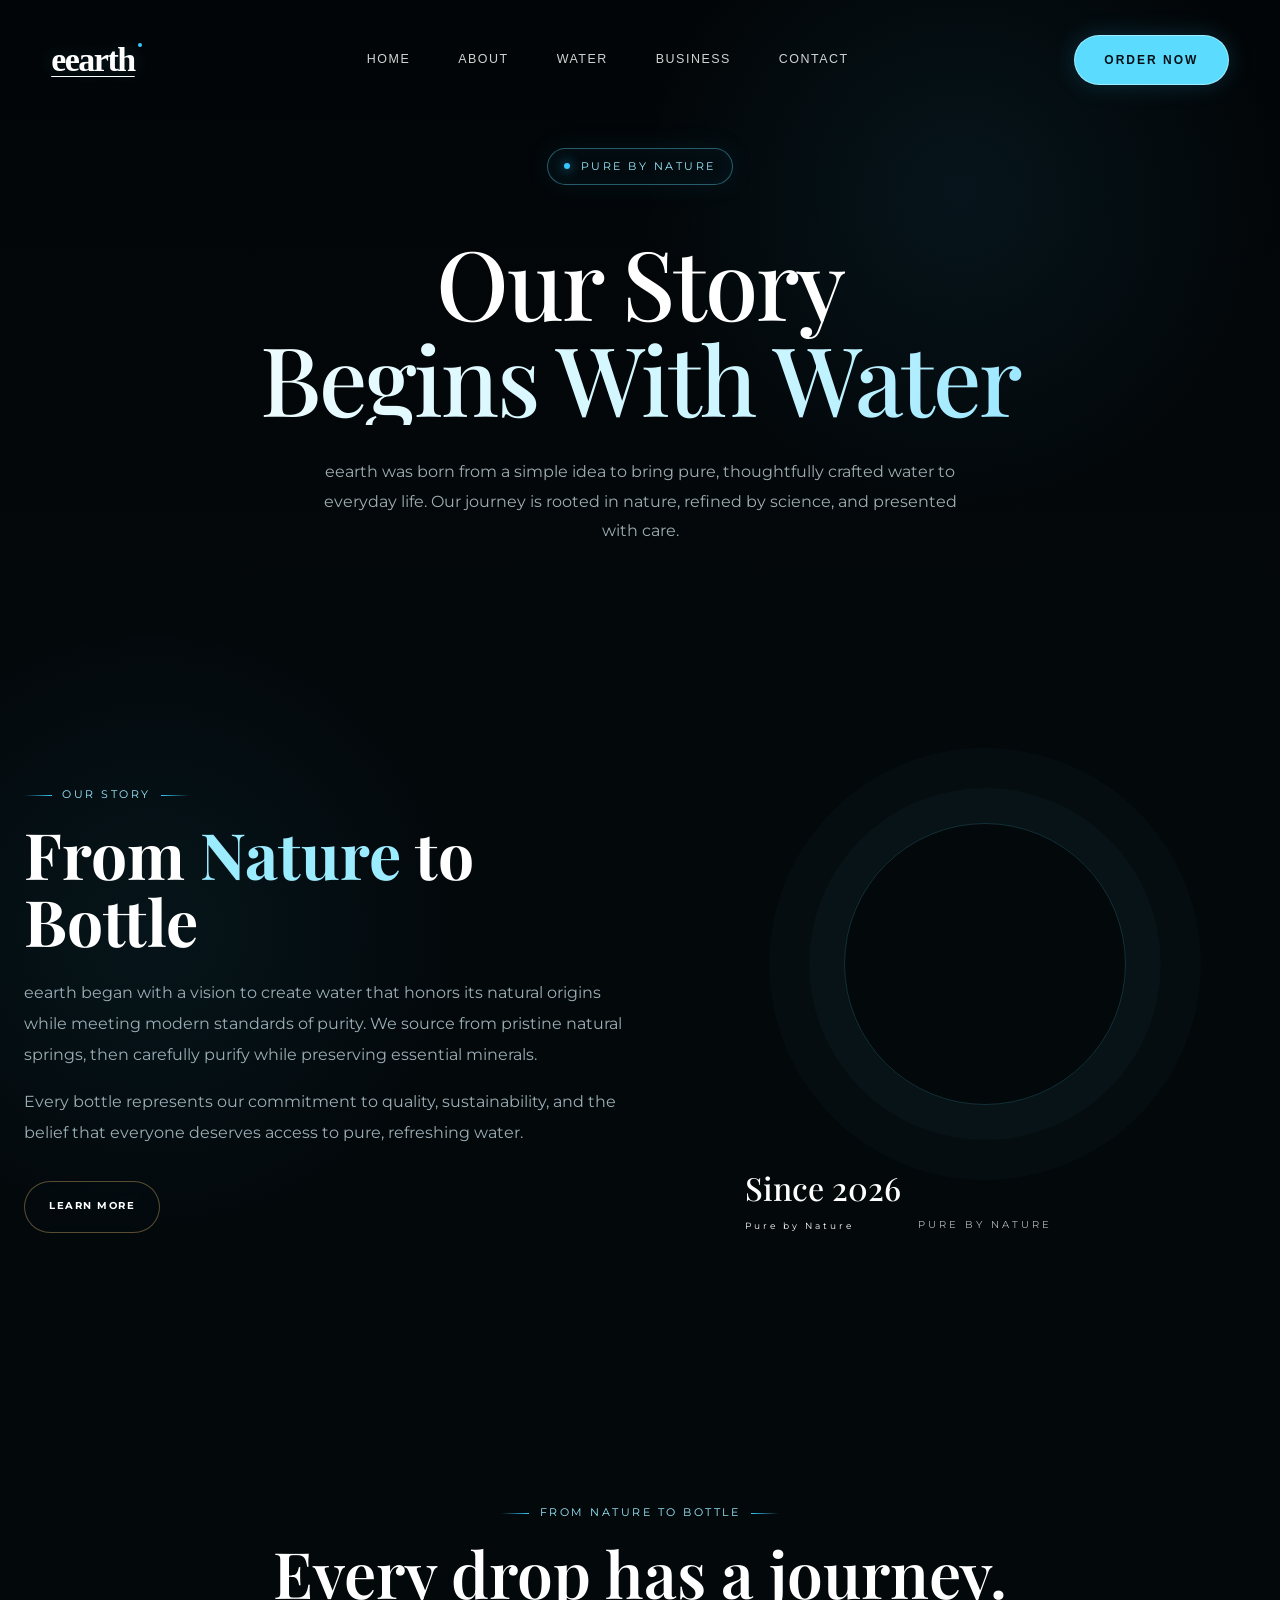
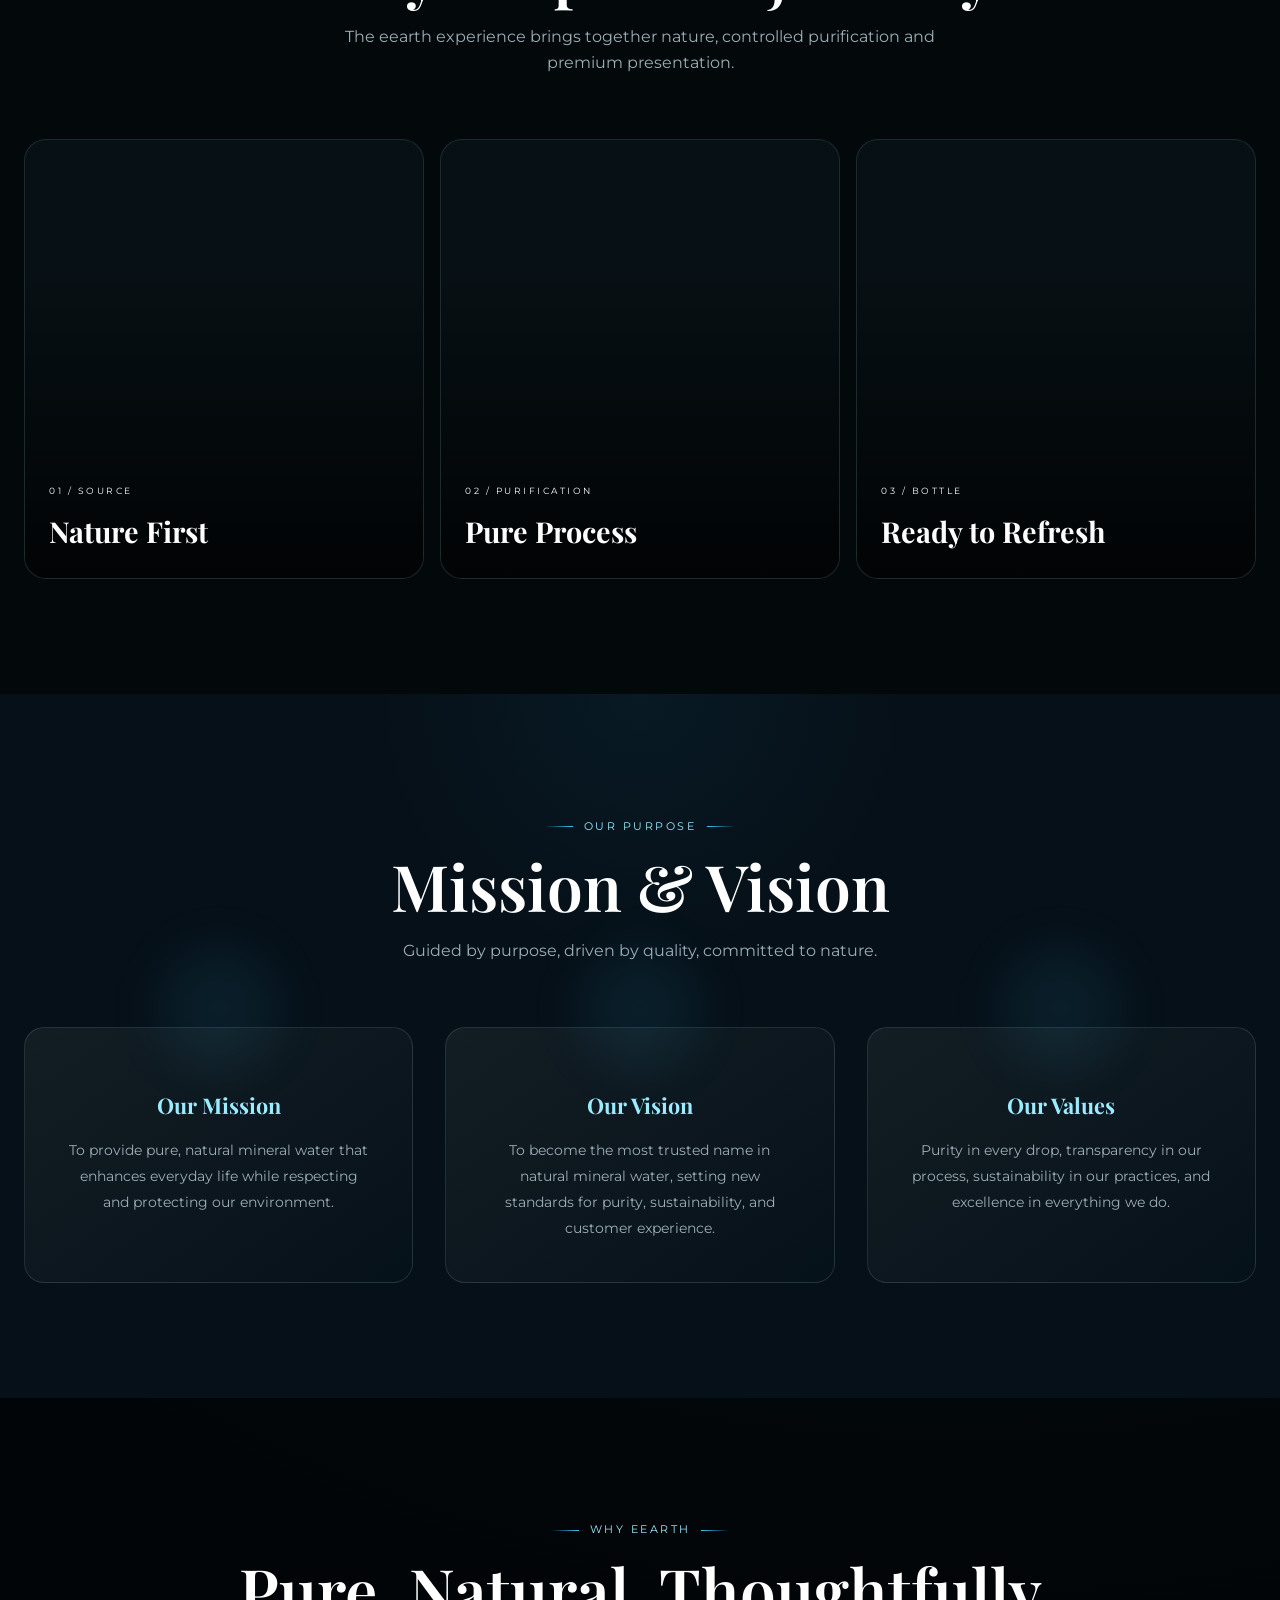
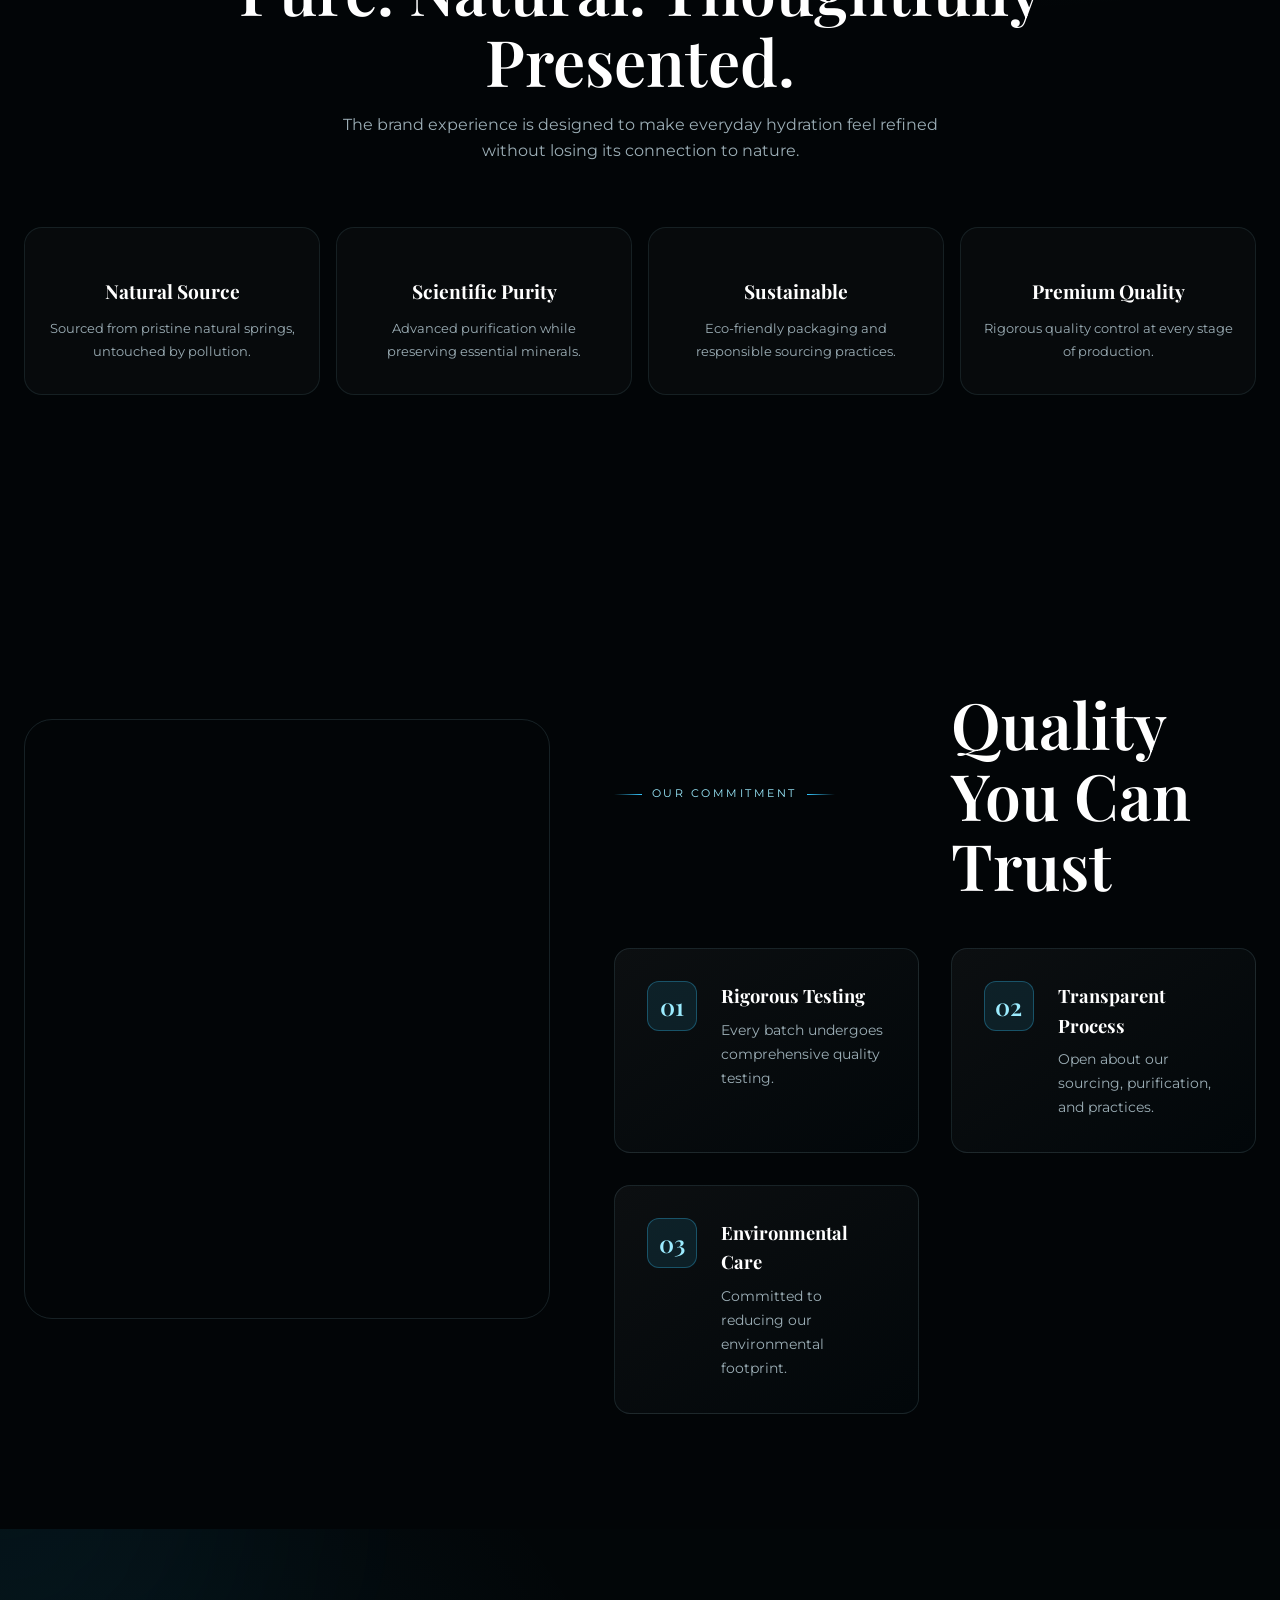
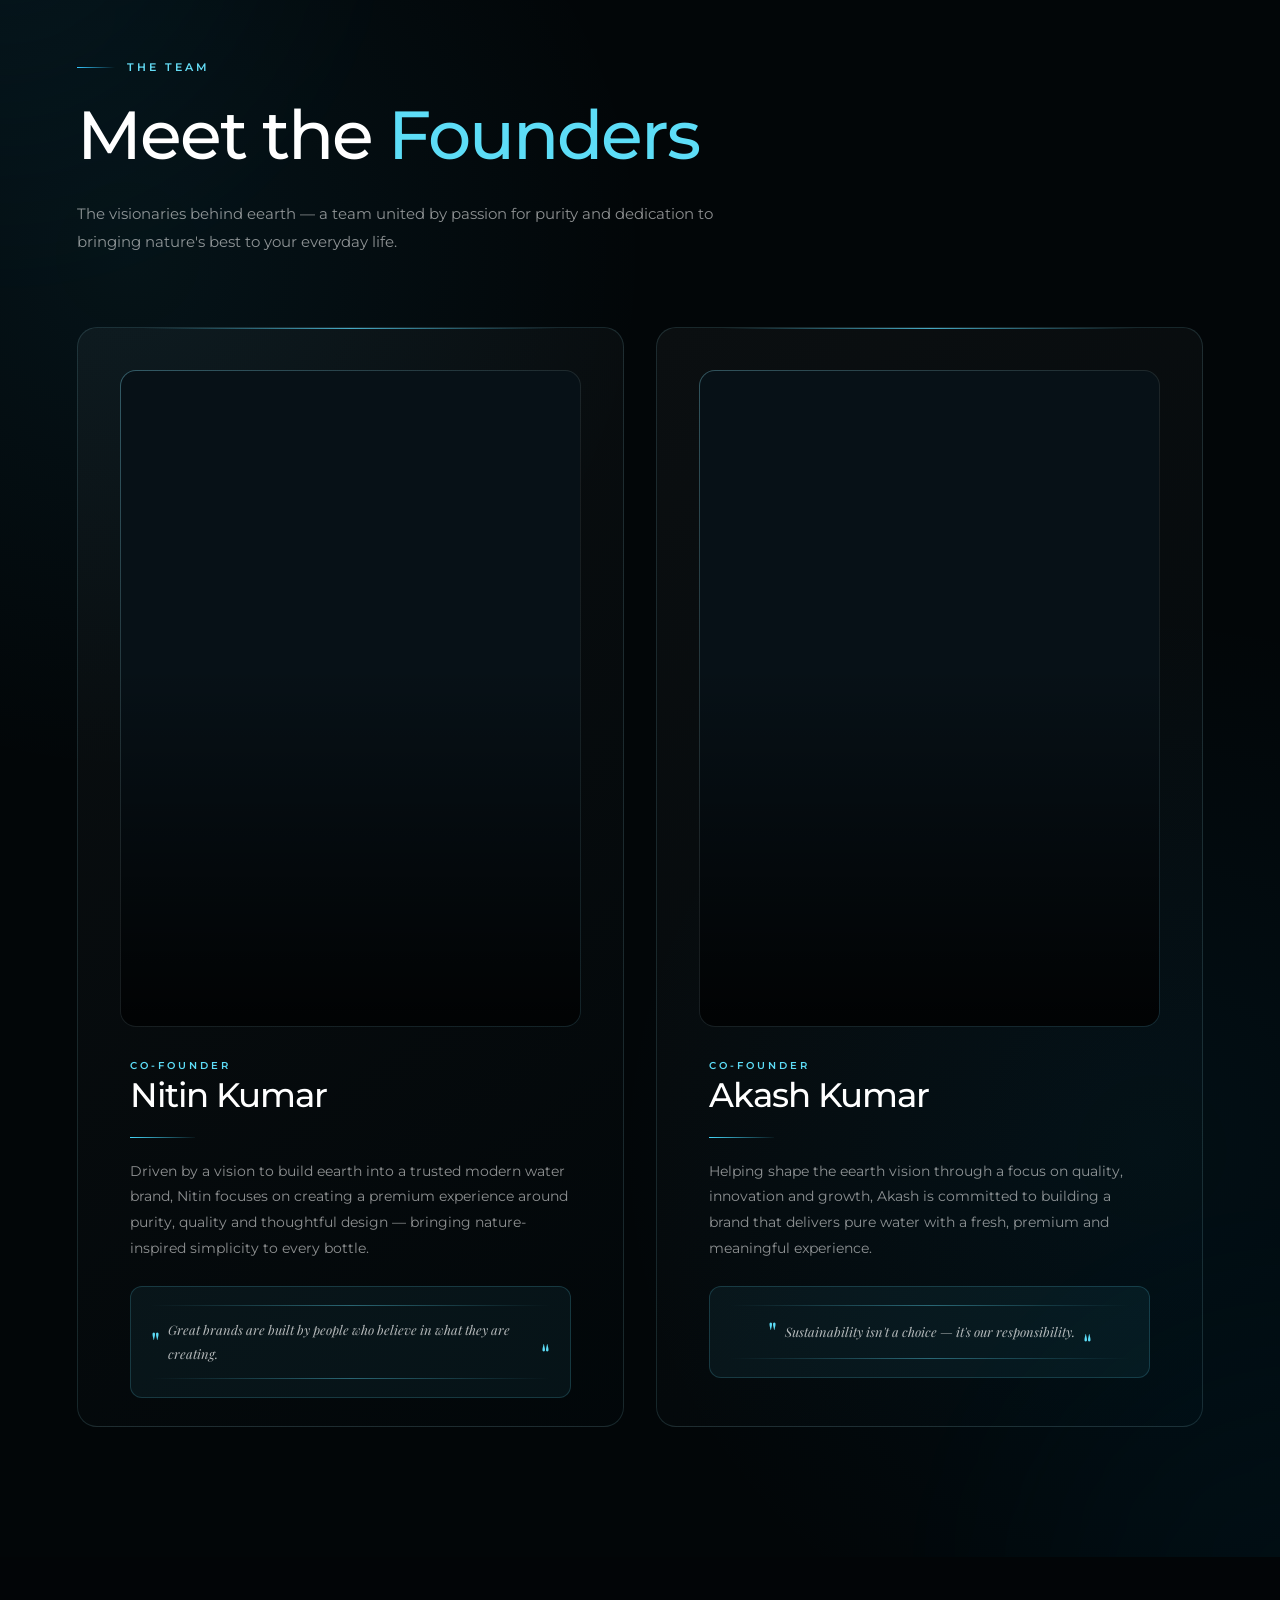
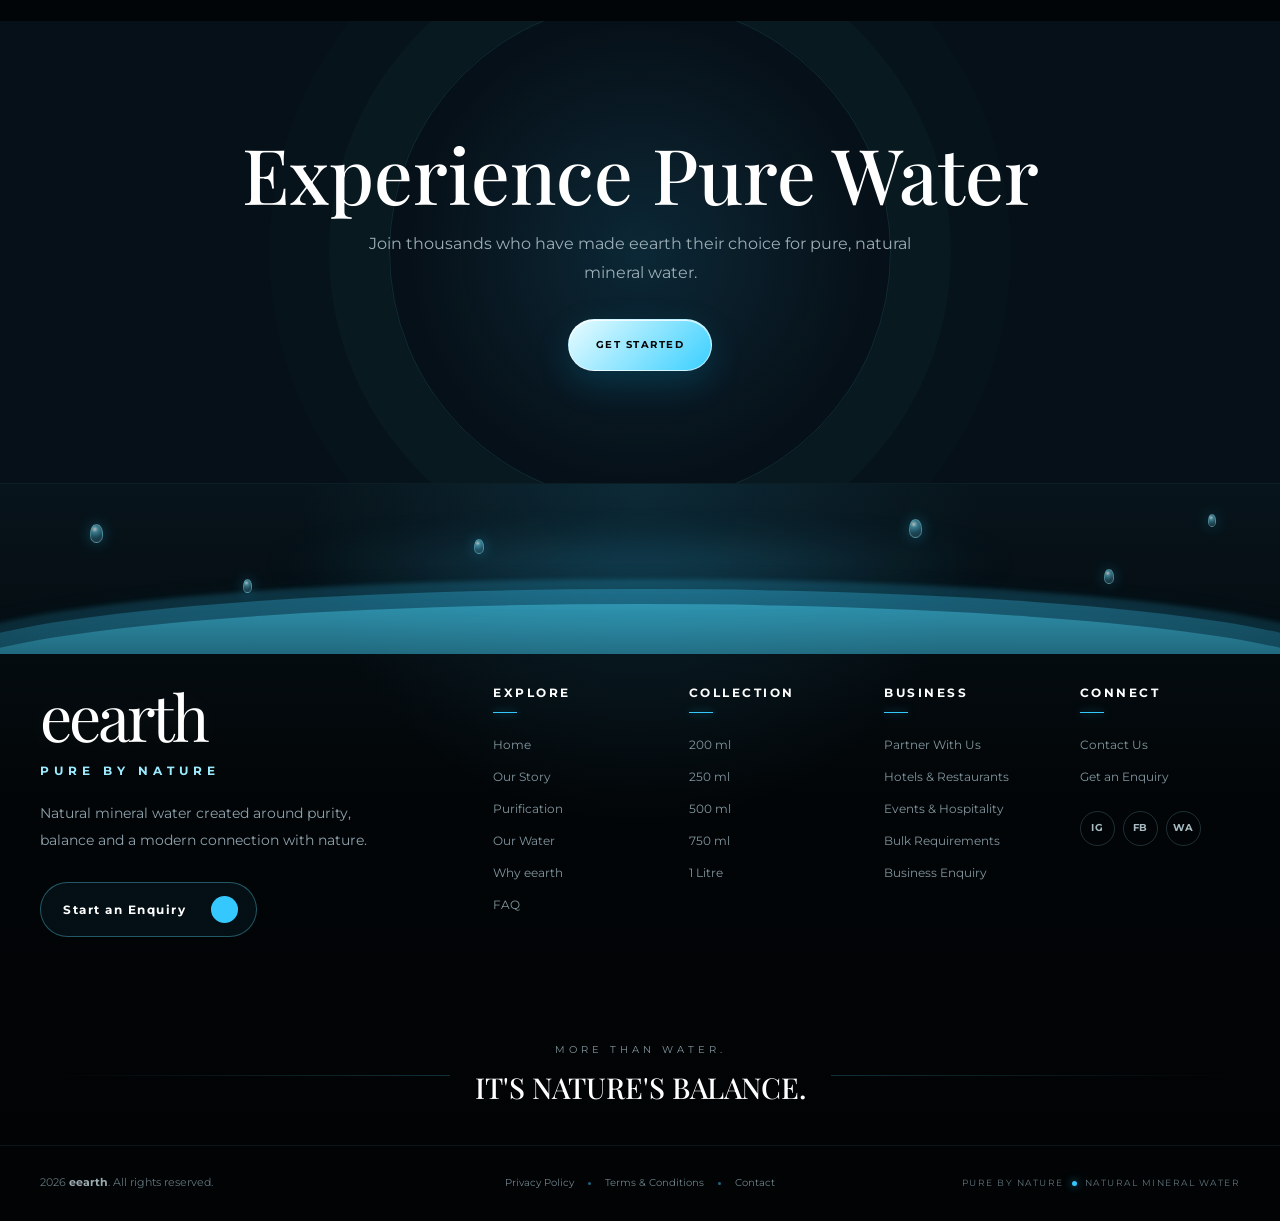
==== commit e5ae99a9: "Implement dynamic header and footer loading Added scripts to fetch and load header and footer HTML." ====
--- a/about.html
+++ b/about.html
@@ -484,6 +484,18 @@
     items.forEach(item => observer.observe(item));
 })();
 </script>
-
+<script>
+fetch('header.html')
+    .then(response => response.text())
+    .then(data => {
+        document.getElementById('header').innerHTML = data;
+    });
+
+fetch('footer.html')
+    .then(response => response.text())
+    .then(data => {
+        document.getElementById('footer').innerHTML = data;
+    });
+</script>
 </body>
 </html>
